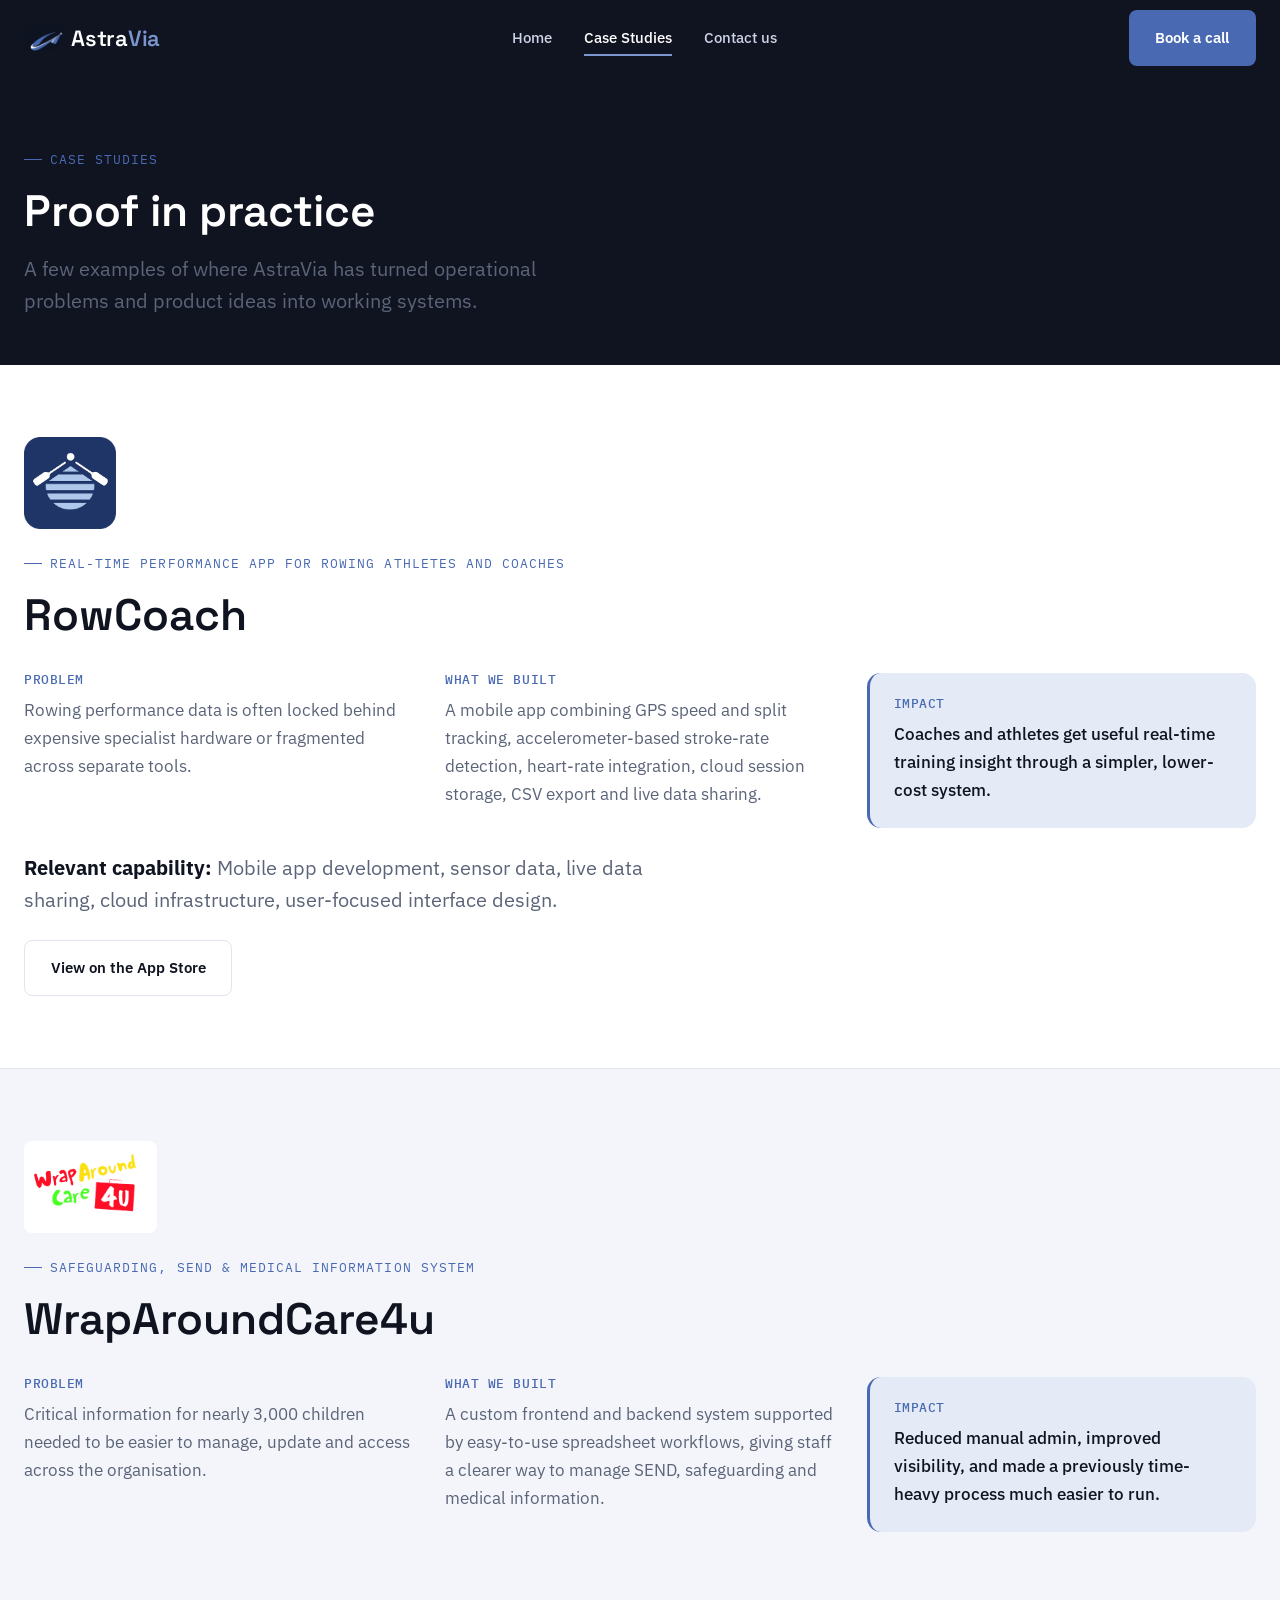
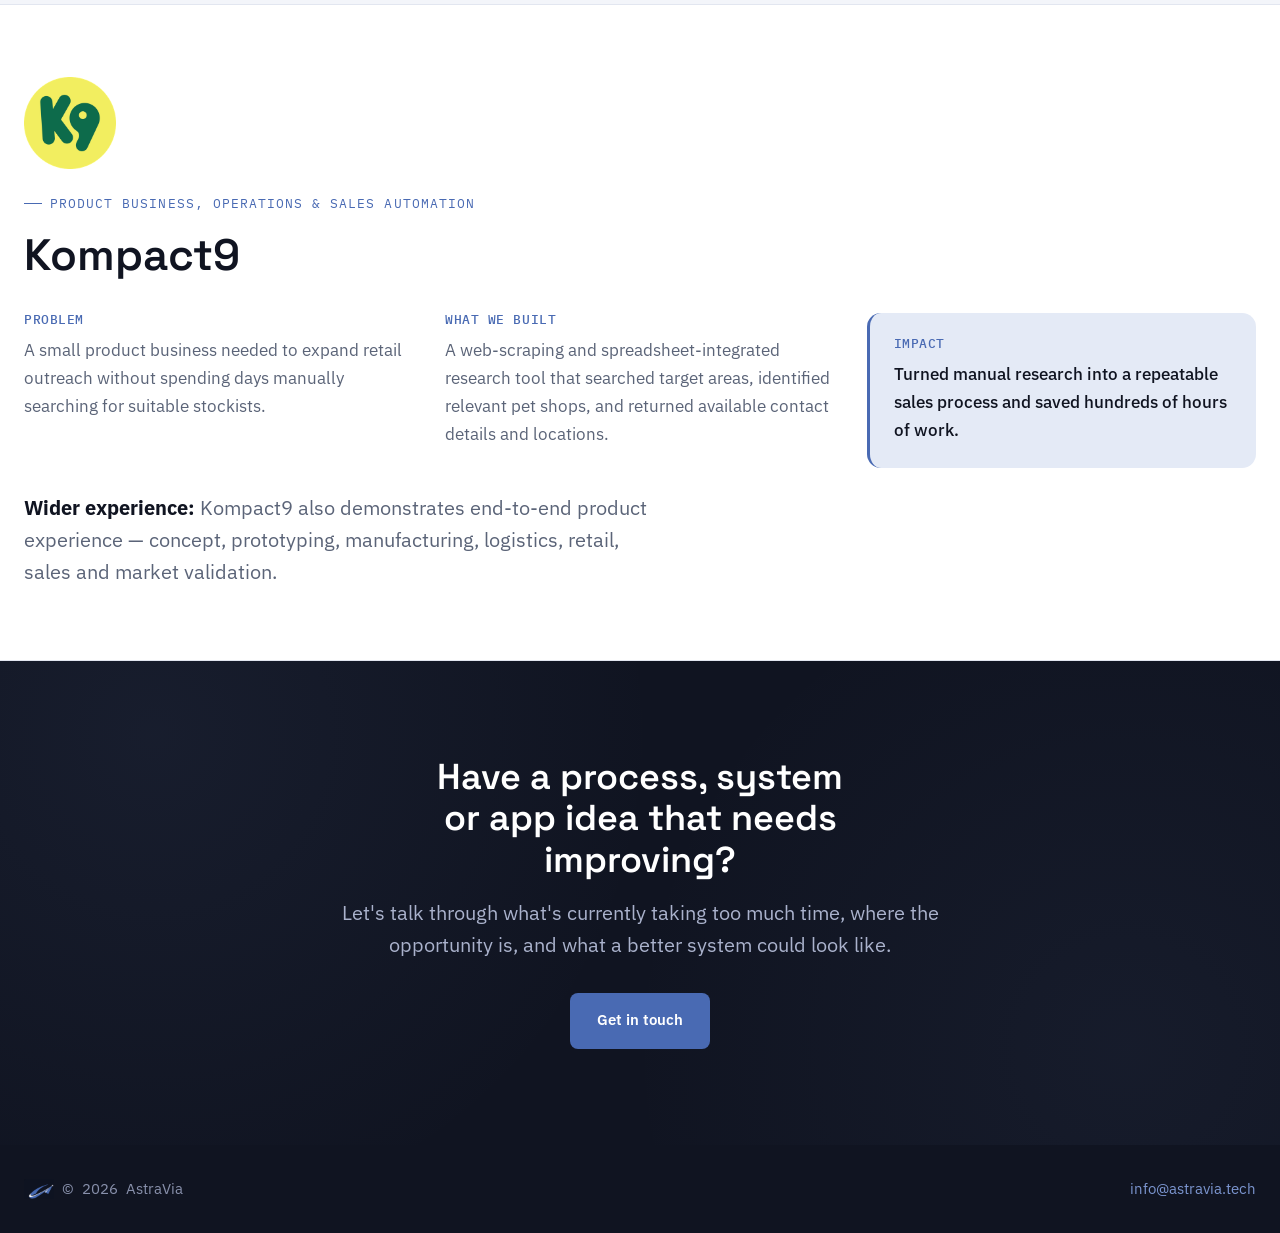
==== case-studies.html @ 7ec53295 "Add files via upload" ====
<!DOCTYPE html>
<html lang="en">
<head>
<meta charset="UTF-8">
<meta name="viewport" content="width=device-width, initial-scale=1.0">
<title>Case Studies — AstraVia</title>
<meta name="description" content="Real examples of AstraVia turning operational problems and product ideas into working systems, including RowCoach, WrapAroundCare4u and Kompact9.">
<link rel="preconnect" href="https://fonts.googleapis.com">
<link rel="preconnect" href="https://fonts.gstatic.com" crossorigin>
<link href="https://fonts.googleapis.com/css2?family=Space+Grotesk:wght@500;600&family=IBM+Plex+Sans:wght@400;500;600&family=IBM+Plex+Mono:wght@400;500&display=swap" rel="stylesheet">
<link rel="stylesheet" href="styles.css">
<style>
  .story { padding: var(--space-6) 0; border-bottom: 1px solid var(--border-light); }
  .story-grid { display: grid; gap: var(--space-4); margin-top: var(--space-4); }
  .story-block h3 { font-size: var(--text-base); font-family: var(--font-mono); font-weight: 500; color: var(--blue); margin-bottom: 0.5rem; text-transform: uppercase; letter-spacing: 0.04em; font-size: var(--text-xs); }
  .story-block p { color: var(--slate); }
  .story-impact { background: var(--blue-tint); border-left: 3px solid var(--blue); border-radius: var(--radius-md); padding: var(--space-3); }
  .story-impact p { color: var(--navy); font-weight: 500; }
  .case-logo { height: 92px; }
  @media (min-width: 860px) { .story-grid { grid-template-columns: repeat(3, 1fr); } }
</style>
</head>
<body>

<header class="site-header">
  <div class="container">
    <a href="index.html" class="wordmark"><img src="astravia-mark.png" alt="AstraVia"><span>Astra<span class="accent">Via</span></span></a>
    <nav class="nav-links" aria-label="Primary">
      <a href="index.html">Home</a>
      <a href="case-studies.html" class="is-active">Case Studies</a>
      <a href="contact-us.html">Contact us</a>
    </nav>
    <a href="contact-us.html" class="btn btn-primary nav-cta">Book a call</a>
    <button class="nav-toggle" aria-label="Open menu" aria-expanded="false">
      <span></span><span></span><span></span>
    </button>
  </div>
  <div class="mobile-menu">
    <a href="index.html">Home</a>
    <a href="case-studies.html">Case studies</a>
    <a href="contact-us.html">Contact us</a>
    <a href="contact-us.html" class="btn btn-primary">Book a call</a>
  </div>
</header>

<main>

  <section class="page-hero">
    <div class="container reveal">
      <p class="eyebrow">Case studies</p>
      <h1>Proof in practice</h1>
      <p class="section-intro">A few examples of where AstraVia has turned operational problems and product ideas into working systems.</p>
    </div>
  </section>

  <section class="story section--light" id="rowcoach">
    <div class="container reveal">
      <img src="logo-rowcoach.png" alt="RowCoach" class="case-logo">
      <p class="eyebrow">Real-time performance app for rowing athletes and coaches</p>
      <h2 class="section-heading">RowCoach</h2>
      <div class="story-grid">
        <div class="story-block">
          <h3>Problem</h3>
          <p>Rowing performance data is often locked behind expensive specialist hardware or fragmented across separate tools.</p>
        </div>
        <div class="story-block">
          <h3>What we built</h3>
          <p>A mobile app combining GPS speed and split tracking, accelerometer-based stroke-rate detection, heart-rate integration, cloud session storage, CSV export and live data sharing.</p>
        </div>
        <div class="story-block story-impact">
          <h3>Impact</h3>
          <p>Coaches and athletes get useful real-time training insight through a simpler, lower-cost system.</p>
        </div>
      </div>
      <p class="section-intro" style="margin-top:var(--space-3);"><strong style="color:var(--navy);">Relevant capability:</strong> Mobile app development, sensor data, live data sharing, cloud infrastructure, user-focused interface design.</p>
      <a href="https://apps.apple.com/gb/app/row-coach/id6730123539" class="btn btn-ghost" style="border-color:var(--border-light);color:var(--navy);margin-top:var(--space-3);">View on the App Store</a>
    </div>
  </section>

  <section class="story section--mist" id="wraparoundcare4u">
    <div class="container reveal">
      <img src="logo-wraparoundcare4u.png" alt="WrapAroundCare4u" class="case-logo" style="background:#fff;padding:8px;">
      <p class="eyebrow">Safeguarding, SEND &amp; medical information system</p>
      <h2 class="section-heading">WrapAroundCare4u</h2>
      <div class="story-grid">
        <div class="story-block">
          <h3>Problem</h3>
          <p>Critical information for nearly 3,000 children needed to be easier to manage, update and access across the organisation.</p>
        </div>
        <div class="story-block">
          <h3>What we built</h3>
          <p>A custom frontend and backend system supported by easy-to-use spreadsheet workflows, giving staff a clearer way to manage SEND, safeguarding and medical information.</p>
        </div>
        <div class="story-block story-impact">
          <h3>Impact</h3>
          <p>Reduced manual admin, improved visibility, and made a previously time-heavy process much easier to run.</p>
        </div>
      </div>
    </div>
  </section>

  <section class="story section--light" id="kompact9">
    <div class="container reveal">
      <img src="logo-kompact9.png" alt="Kompact9" class="case-logo">
      <p class="eyebrow">Product business, operations &amp; sales automation</p>
      <h2 class="section-heading">Kompact9</h2>
      <div class="story-grid">
        <div class="story-block">
          <h3>Problem</h3>
          <p>A small product business needed to expand retail outreach without spending days manually searching for suitable stockists.</p>
        </div>
        <div class="story-block">
          <h3>What we built</h3>
          <p>A web-scraping and spreadsheet-integrated research tool that searched target areas, identified relevant pet shops, and returned available contact details and locations.</p>
        </div>
        <div class="story-block story-impact">
          <h3>Impact</h3>
          <p>Turned manual research into a repeatable sales process and saved hundreds of hours of work.</p>
        </div>
      </div>
      <p class="section-intro" style="margin-top:var(--space-3);"><strong style="color:var(--navy);">Wider experience:</strong> Kompact9 also demonstrates end-to-end product experience — concept, prototyping, manufacturing, logistics, retail, sales and market validation.</p>
    </div>
  </section>

  <section class="section section--dark cta-close">
    <div class="container reveal">
      <h2>Have a process, system or app idea that needs improving?</h2>
      <p class="section-intro">Let's talk through what's currently taking too much time, where the opportunity is, and what a better system could look like.</p>
      <div class="hero-actions">
        <a href="contact-us.html" class="btn btn-primary">Get in touch</a>
      </div>
    </div>
  </section>

</main>

<footer class="site-footer">
  <div class="container">
    <span style="display:flex;align-items:center;gap:8px;"><img src="astravia-mark.png" alt="" style="height:20px;width:auto;">&copy; <span id="year"></span> AstraVia</span>
    <a href="mailto:info@astravia.tech">info@astravia.tech</a>
  </div>
</footer>

<script>document.getElementById('year').textContent = new Date().getFullYear();</script>
<script src="script.js"></script>
</body>
</html>
---- styles.css ----
/* ==========================================================================
   AstraVia — Design tokens
   Palette: derived from the brand navy/blue/white. Mist and slate are
   tints of navy so every colour on the page traces back to the brief.
   ========================================================================== */

:root {
  /* Brand colours */
  --navy: #101421;
  --navy-soft: #1a2036;      /* card fills on dark sections */
  --navy-line: #2a3150;      /* hairlines on dark sections */
  --blue: #496ab3;
  --blue-light: #7b95cf;     /* accent on dark backgrounds where blue needs more lift */
  --blue-tint: #e4eaf6;      /* light chips / badges */
  --white: #ffffff;
  --mist: #f3f5fa;           /* alternate light section background */
  --slate: #5b6478;          /* secondary text on light backgrounds */
  --border-light: #e2e6f0;

  /* Type */
  --font-display: 'Space Grotesk', sans-serif;
  --font-body: 'IBM Plex Sans', sans-serif;
  --font-mono: 'IBM Plex Mono', monospace;

  --text-xs: 0.8125rem;
  --text-sm: 0.9375rem;
  --text-base: 1.0625rem;
  --text-lg: 1.25rem;
  --text-xl: 1.75rem;
  --text-2xl: 2.25rem;
  --text-3xl: 2.75rem;

  /* Spacing */
  --space-1: 0.5rem;
  --space-2: 1rem;
  --space-3: 1.5rem;
  --space-4: 2rem;
  --space-5: 3rem;
  --space-6: 4.5rem;
  --space-7: 6rem;

  --radius-sm: 8px;
  --radius-md: 14px;
  --radius-lg: 24px;

  --container: 1320px;
  --ease: cubic-bezier(0.16, 1, 0.3, 1);
}

/* ==========================================================================
   Reset & base
   ========================================================================== */

*, *::before, *::after { box-sizing: border-box; }
html { scroll-behavior: smooth; }
body {
  margin: 0;
  font-family: var(--font-body);
  font-size: var(--text-base);
  line-height: 1.65;
  color: var(--navy);
  background: var(--white);
  -webkit-font-smoothing: antialiased;
}
img { max-width: 100%; display: block; }
a { color: inherit; text-decoration: none; }
ul { list-style: none; margin: 0; padding: 0; }
h1, h2, h3, h4 { font-family: var(--font-display); font-weight: 600; line-height: 1.15; margin: 0; }
p { margin: 0; }
button { font-family: inherit; cursor: pointer; }

/* Visible keyboard focus everywhere — required quality floor, not optional */
a:focus-visible, button:focus-visible, input:focus-visible, textarea:focus-visible {
  outline: 2px solid var(--blue);
  outline-offset: 3px;
  border-radius: 4px;
}

.container {
  max-width: var(--container);
  margin: 0 auto;
  padding: 0 var(--space-3);
}

.eyebrow {
  font-family: var(--font-mono);
  font-size: var(--text-xs);
  letter-spacing: 0.08em;
  text-transform: uppercase;
  color: var(--blue);
  display: flex;
  align-items: center;
  gap: 0.5rem;
  margin-bottom: var(--space-2);
}
.eyebrow::before {
  content: '';
  width: 18px;
  height: 1px;
  background: var(--blue);
  display: inline-block;
}
.section--dark .eyebrow { color: var(--blue-light); }
.section--dark .eyebrow::before { background: var(--blue-light); }

.section-heading {
  font-size: 2rem;
  max-width: 34rem;
}
.section-intro {
  font-size: var(--text-lg);
  color: var(--slate);
  max-width: 40rem;
  margin-top: var(--space-2);
  line-height: 1.6;
}
.section--dark .section-intro { color: #aab2cc; }

.section {
  padding: var(--space-7) 0;
}
.section--light { background: var(--white); }
.section--mist { background: var(--mist); }
.section--dark {
  background:
    radial-gradient(circle at 12% 15%, rgba(123, 149, 207, 0.07) 0%, transparent 42%),
    radial-gradient(circle at 88% 80%, rgba(123, 149, 207, 0.06) 0%, transparent 42%),
    var(--navy);
  color: var(--white);
}

.btn {
  display: inline-flex;
  align-items: center;
  gap: 0.5rem;
  padding: 0.9rem 1.6rem;
  border-radius: var(--radius-sm);
  font-family: var(--font-body);
  font-weight: 600;
  font-size: var(--text-sm);
  border: 1px solid transparent;
  transition: transform 0.25s var(--ease), background 0.25s var(--ease), border-color 0.25s var(--ease);
}
.btn:hover { transform: translateY(-2px); }
.btn-primary { background: var(--blue); color: var(--white); }
.btn-primary:hover { background: #3d5a9a; }
.btn-ghost { border-color: var(--navy-line); color: var(--white); }
.btn-ghost:hover { border-color: var(--blue-light); }
.section--light .btn-ghost, .section--mist .btn-ghost { border-color: var(--border-light); color: var(--navy); }
.section--light .btn-ghost:hover, .section--mist .btn-ghost:hover { border-color: var(--blue); }

/* ==========================================================================
   Header / nav
   ========================================================================== */

.site-header {
  position: sticky;
  top: 0;
  z-index: 100;
  background: var(--navy);
  border-bottom: 1px solid transparent;
  transition: border-color 0.3s var(--ease), box-shadow 0.3s var(--ease);
}
.site-header.is-scrolled {
  border-bottom-color: var(--navy-line);
  box-shadow: 0 8px 24px rgba(16, 20, 33, 0.25);
}
.site-header .container {
  display: flex;
  align-items: center;
  justify-content: space-between;
  height: 76px;
}
.wordmark {
  font-family: var(--font-display);
  font-weight: 600;
  font-size: 1.375rem;
  color: var(--white);
  letter-spacing: -0.01em;
  display: flex;
  align-items: center;
  gap: 8px;
}
.wordmark img { display: block; height: 26px; width: auto; }
.wordmark .accent { color: var(--blue-light); }

.nav-links {
  display: none;
  align-items: center;
  gap: var(--space-4);
}
.nav-links a {
  color: #cdd3e6;
  font-size: var(--text-sm);
  font-weight: 500;
  position: relative;
  padding: 4px 0;
  transition: color 0.2s var(--ease);
}
.nav-links a:hover, .nav-links a.is-active { color: var(--white); }
.nav-links a::after {
  content: '';
  position: absolute;
  left: 0; right: 100%; bottom: -2px;
  height: 2px;
  background: var(--blue-light);
  transition: right 0.25s var(--ease);
}
.nav-links a:hover::after, .nav-links a.is-active::after { right: 0; }

.nav-cta { display: none; }

.nav-toggle {
  background: none;
  border: none;
  width: 32px;
  height: 32px;
  padding: 0;
  position: relative;
}
.nav-toggle span {
  position: absolute;
  left: 4px; right: 4px;
  height: 2px;
  background: var(--white);
  border-radius: 2px;
  transition: transform 0.3s var(--ease), opacity 0.2s var(--ease), top 0.3s var(--ease);
}
.nav-toggle span:nth-child(1) { top: 11px; }
.nav-toggle span:nth-child(2) { top: 19px; }
.nav-toggle span:nth-child(3) { top: 27px; }
.nav-toggle.is-open span:nth-child(1) { top: 19px; transform: rotate(45deg); }
.nav-toggle.is-open span:nth-child(2) { opacity: 0; }
.nav-toggle.is-open span:nth-child(3) { top: 19px; transform: rotate(-45deg); }

.mobile-menu {
  position: fixed;
  inset: 76px 0 0 0;
  background: var(--navy);
  z-index: 99;
  display: flex;
  flex-direction: column;
  justify-content: center;
  gap: var(--space-3);
  padding: var(--space-4);
  transform: translateY(-8px);
  opacity: 0;
  pointer-events: none;
  transition: opacity 0.25s var(--ease), transform 0.25s var(--ease);
}
.mobile-menu.is-open { opacity: 1; transform: translateY(0); pointer-events: auto; }
.mobile-menu a {
  font-family: var(--font-display);
  font-size: clamp(1.125rem, 5vw, 1.5rem);
  color: var(--white);
  font-weight: 500;
}
.mobile-menu .btn-primary { align-self: flex-start; margin-top: var(--space-2); }

@media (min-width: 860px) {
  .nav-links { display: flex; }
  .nav-cta { display: inline-flex; }
  .nav-toggle, .mobile-menu { display: none; }
}

/* ==========================================================================
   Hero + signature network graphic
   ========================================================================== */

.hero {
  background: var(--navy);
  color: var(--white);
  padding: var(--space-6) 0 var(--space-7);
  overflow: hidden;
  position: relative;
}
.hero-bleed-graphic {
  position: relative;
  width: 100%;
  aspect-ratio: 480 / 300;
  opacity: 0.85;
  margin-bottom: 0.5rem;
  pointer-events: none;
}
.hero-bleed-graphic svg { width: 100%; height: 100%; display: block; }
.hero .container { position: relative; z-index: 1; }
.hero-copy { max-width: 40rem; }
.hero-copy h1 {
  font-size: 2.5rem;
  letter-spacing: -0.01em;
  max-width: 15ch;
}
.hero-copy .section-intro { color: #c3cae2; font-size: var(--text-lg); max-width: 34rem; }
.hero-actions { display: flex; gap: var(--space-2); margin-top: var(--space-4); flex-wrap: wrap; }

@media (min-width: 860px) {
  .hero-bleed-graphic {
    position: absolute;
    inset: -10%;
    width: auto;
    aspect-ratio: auto;
    opacity: 0.32;
    transform: scale(1.5);
    margin-bottom: 0;
  }
}

.hg-line {
  stroke: var(--blue-light);
  stroke-width: 2;
  fill: none;
  stroke-dasharray: 220;
  stroke-dashoffset: 220;
  opacity: 0.9;
  animation: draw-line 1.1s var(--ease) forwards;
}
.hg-node { fill: var(--blue-light); opacity: 0; transform-origin: center; animation: pop-node 0.5s var(--ease) forwards; }
.hg-node.is-primary { fill: var(--white); }
.hg-pulse {
  fill: none;
  stroke: var(--blue-light);
  stroke-width: 1.5;
  opacity: 0;
  animation: pulse-ring 2.6s var(--ease) infinite;
  animation-delay: 1.4s;
}

@keyframes draw-line { to { stroke-dashoffset: 0; } }
@keyframes pop-node { from { opacity: 0; transform: scale(0.3); } to { opacity: 1; transform: scale(1); } }
@keyframes pulse-ring {
  0% { opacity: 0; transform: scale(0.6); }
  40% { opacity: 0.5; }
  100% { opacity: 0; transform: scale(1.8); }
}

@media (min-width: 860px) {
  .hero-copy h1 { font-size: var(--text-3xl); }
}

/* ==========================================================================
   Horizontal scroll rows (mobile pattern for grids that are 2x2 / 3-col
   on desktop — keeps the "scan across" feeling instead of one long stack)
   ========================================================================== */

.scroll-row {
  display: flex;
  gap: var(--space-3);
  overflow-x: auto;
  scroll-snap-type: x mandatory;
  padding: var(--space-1) 0 var(--space-3);
  -webkit-overflow-scrolling: touch;
  scrollbar-width: none;
}
.scroll-row::-webkit-scrollbar { display: none; }
.scroll-row > * {
  scroll-snap-align: start;
  flex: 0 0 78%;
}
.scroll-hint {
  font-family: var(--font-mono);
  font-size: var(--text-xs);
  color: var(--slate);
  display: flex;
  align-items: center;
  gap: 0.4rem;
  margin-top: var(--space-1);
}
.section--dark .scroll-hint { color: #8890ab; }

@media (min-width: 720px) {
  .scroll-row { overflow: visible; padding: 0; }
  .scroll-row > * { flex: 1 1 0; }
  .scroll-hint { display: none; }
}

/* ==========================================================================
   Card grids
   ========================================================================== */

.grid { display: grid; gap: var(--space-3); margin-top: var(--space-5); }
.grid-2 { grid-template-columns: repeat(2, 1fr); }
.grid-3 { grid-template-columns: repeat(3, 1fr); }
.grid-4 { grid-template-columns: repeat(4, 1fr); }

.card {
  background: var(--white);
  border: 1px solid var(--border-light);
  border-radius: var(--radius-md);
  padding: var(--space-4);
  transition: transform 0.3s var(--ease), border-color 0.3s var(--ease), box-shadow 0.3s var(--ease);
}
.card:hover { transform: translateY(-4px); border-color: var(--blue); box-shadow: 0 20px 40px -20px rgba(16, 20, 33, 0.25); }
.section--dark .card { background: var(--navy-soft); border-color: var(--navy-line); }
.section--dark .card:hover { border-color: var(--blue-light); }

.card-icon {
  width: 44px; height: 44px;
  border-radius: var(--radius-sm);
  background: var(--blue-tint);
  color: var(--blue);
  display: flex; align-items: center; justify-content: center;
  margin-bottom: var(--space-2);
}
.section--dark .card-icon { background: rgba(123, 149, 207, 0.15); color: var(--blue-light); }
.card-icon svg { width: 22px; height: 22px; }

.card h3 { font-size: var(--text-lg); margin-bottom: 0.6rem; }
.card p { color: var(--slate); font-size: var(--text-sm); line-height: 1.6; }
.section--dark .card p { color: #b3bad2; }

/* Compact card used for short items (problems, who-this-is-for, engagement types) */
.card--compact { padding: var(--space-3); }
.card--compact h3 { font-size: var(--text-base); margin-bottom: 0.3rem; }

/* Tag strip (What We Build) */
.tag-strip { display: grid; gap: var(--space-2); margin-top: var(--space-4); }
.tag-strip-item {
  display: flex; align-items: flex-start; gap: var(--space-2);
  padding: var(--space-3);
  border: 1px solid var(--border-light);
  border-radius: var(--radius-sm);
}
.tag-strip-item .card-icon { width: 36px; height: 36px; margin-bottom: 0; flex-shrink: 0; }
.tag-strip-item .card-icon svg { width: 18px; height: 18px; }
.tag-strip-item h4 { font-family: var(--font-body); font-weight: 600; font-size: var(--text-sm); margin-bottom: 0.2rem; }
.tag-strip-item p { font-size: var(--text-xs); color: var(--slate); }

@media (min-width: 720px) {
  .tag-strip { grid-template-columns: repeat(2, 1fr); }
}
@media (min-width: 1024px) {
  .tag-strip { grid-template-columns: repeat(4, 1fr); }
}

/* ==========================================================================
   Process timeline (How We Work) — vertical on mobile, horizontal on desktop.
   Numbered because this genuinely is a sequence — order carries meaning.
   ========================================================================== */

.timeline { margin-top: var(--space-5); position: relative; }
.timeline-track {
  display: flex;
  flex-direction: column;
  gap: var(--space-4);
  position: relative;
}
.timeline-track::before {
  content: '';
  position: absolute;
  left: 19px; top: 8px; bottom: 8px;
  width: 1px;
  background: var(--navy-line);
}
.timeline-step { display: flex; gap: var(--space-3); position: relative; }
.timeline-num {
  width: 40px; height: 40px; flex-shrink: 0;
  border-radius: 50%;
  background: var(--blue);
  color: var(--white);
  display: flex; align-items: center; justify-content: center;
  font-family: var(--font-mono);
  font-size: var(--text-sm);
  z-index: 1;
}
.timeline-step h3 { font-size: var(--text-lg); margin-bottom: 0.35rem; }
.timeline-step p { color: #b3bad2; font-size: var(--text-sm); max-width: 32rem; }

@media (min-width: 900px) {
  .timeline-track { flex-direction: row; }
  .timeline-track::before { left: 20px; right: 20px; top: 20px; bottom: auto; width: auto; height: 1px; }
  .timeline-step { flex-direction: column; flex: 1; }
  .timeline-num { margin-bottom: var(--space-2); }
}

/* ==========================================================================
   Case study preview cards
   ========================================================================== */

.case-grid { display: grid; gap: var(--space-3); margin-top: var(--space-5); }
.case-card {
  border: 1px solid var(--border-light);
  border-radius: var(--radius-lg);
  padding: var(--space-4);
  display: flex; flex-direction: column; gap: var(--space-2);
}
.case-card .eyebrow { color: var(--blue); }
.case-card .eyebrow::before { background: var(--blue); }
.case-card h3 { font-size: var(--text-xl); }
.case-card p { color: var(--slate); }
.case-card .case-impact { font-family: var(--font-mono); font-size: var(--text-xs); color: var(--blue); margin-top: auto; padding-top: var(--space-2); }
.case-card-link { display: inline-flex; align-items: center; gap: 0.4rem; font-weight: 600; font-size: var(--text-sm); margin-top: var(--space-1); color: var(--blue); }
.case-card-link svg { width: 16px; height: 16px; transition: transform 0.2s var(--ease); }
.case-card:hover .case-card-link svg { transform: translateX(3px); }

@media (min-width: 760px) {
  .case-grid { grid-template-columns: repeat(2, 1fr); }
}
@media (min-width: 1024px) {
  .case-grid { grid-template-columns: repeat(3, 1fr); }
}

/* ==========================================================================
   Who this is for — tag cloud
   ========================================================================== */

.tag-cloud { display: grid; grid-template-columns: repeat(2, 1fr); gap: 0.6rem; margin-top: var(--space-4); }
.tag-pill {
  border: 1px solid var(--navy-line);
  border-radius: 999px;
  padding: 0.6rem 1rem;
  font-size: var(--text-sm);
  color: #dde1ef;
}
@media (min-width: 720px) { .tag-cloud { grid-template-columns: repeat(4, 1fr); } }

/* ==========================================================================
   Closing CTA + footer
   ========================================================================== */

.cta-close { text-align: center; }
.cta-close h2 { font-size: var(--text-2xl); max-width: 26rem; margin: 0 auto; }
.cta-close .section-intro { margin: var(--space-2) auto 0; }
.cta-close .hero-actions { justify-content: center; margin-top: var(--space-4); }

.site-footer {
  background: var(--navy);
  color: #8890ab;
  padding: var(--space-4) 0;
  font-size: var(--text-sm);
}
.site-footer .container { display: flex; flex-direction: column; gap: var(--space-2); align-items: center; text-align: center; }
@media (min-width: 720px) {
  .site-footer .container { flex-direction: row; justify-content: space-between; text-align: left; }
}
.site-footer a { color: var(--blue-light); }
.site-footer a:hover { text-decoration: underline; }

/* ==========================================================================
   Contact page + generic page-hero (used by contact/case-studies pages)
   ========================================================================== */

.page-hero { background: var(--navy); color: var(--white); padding: var(--space-6) 0 var(--space-5); }
.page-hero h1 { font-size: var(--text-3xl); max-width: 20ch; }
.page-hero .section-intro { max-width: 36rem; }

.contact-wrap { display: grid; gap: var(--space-5); margin-top: var(--space-2); }
.contact-primary {
  background: var(--mist);
  border-radius: var(--radius-lg);
  padding: var(--space-5);
}
.contact-primary .eyebrow { margin-bottom: var(--space-2); }
.contact-email {
  font-family: var(--font-display);
  font-size: var(--text-xl);
  color: var(--blue);
  word-break: break-word;
}
.contact-checklist { margin-top: var(--space-4); display: flex; flex-direction: column; gap: 0.75rem; }
.contact-checklist li { display: flex; gap: 0.75rem; align-items: flex-start; font-size: var(--text-sm); color: var(--slate); }
.contact-checklist svg { width: 18px; height: 18px; flex-shrink: 0; color: var(--blue); margin-top: 2px; }

@media (min-width: 860px) { .contact-wrap { grid-template-columns: 1.1fr 0.9fr; } }

/* ==========================================================================
   Scroll-reveal animation (Intersection Observer driven, see script.js)
   ========================================================================== */

.reveal {
  opacity: 0;
  transform: translateY(18px);
  transition: opacity 0.7s var(--ease), transform 0.7s var(--ease);
}
.reveal.is-visible { opacity: 1; transform: translateY(0); }
.reveal-stagger.is-visible > * { opacity: 1; transform: translateY(0); }
.reveal-stagger > * {
  opacity: 0;
  transform: translateY(16px);
  transition: opacity 0.6s var(--ease), transform 0.6s var(--ease);
}
.reveal-stagger.is-visible > *:nth-child(1) { transition-delay: 0.05s; }
.reveal-stagger.is-visible > *:nth-child(2) { transition-delay: 0.12s; }
.reveal-stagger.is-visible > *:nth-child(3) { transition-delay: 0.19s; }
.reveal-stagger.is-visible > *:nth-child(4) { transition-delay: 0.26s; }
.reveal-stagger.is-visible > *:nth-child(5) { transition-delay: 0.33s; }
.reveal-stagger.is-visible > *:nth-child(6) { transition-delay: 0.4s; }

@media (prefers-reduced-motion: reduce) {
  html { scroll-behavior: auto; }
  .reveal, .reveal-stagger > *, .card, .btn { transition: none !important; transform: none !important; opacity: 1 !important; }
  .hg-line, .hg-node, .hg-pulse { animation: none !important; opacity: 1 !important; stroke-dashoffset: 0 !important; }
  .mobile-menu, .nav-toggle span { transition: none !important; }
}

/* ==========================================================================
   Responsive base type + section rhythm
   ========================================================================== */

@media (min-width: 860px) {
  .section-heading { font-size: 2.75rem; }
  .grid-2-desktop { grid-template-columns: repeat(2, 1fr); }
  .grid-3-desktop { grid-template-columns: repeat(3, 1fr); }
  .grid-4-desktop { grid-template-columns: repeat(4, 1fr); }
}

.section-head-row {
  display: flex;
  flex-direction: column;
  gap: var(--space-2);
}
@media (min-width: 860px) {
  .section-head-row { flex-direction: row; align-items: flex-end; justify-content: space-between; }
  .section-head-row .section-intro { margin-top: 0; text-align: right; }
}

/* ==========================================================================
   Layout variety — three non-card patterns used instead of repeating
   the same bordered-card grid for every section.
   ========================================================================== */

/* Icon row list (What We Do) — icon beside text, divided by hairlines */
.icon-list { margin-top: var(--space-5); }
.icon-row-item {
  display: flex;
  gap: var(--space-3);
  align-items: flex-start;
  padding: var(--space-4) 0;
  border-bottom: 1px solid var(--border-light);
}
.icon-row-item:first-child { padding-top: 0; }
.icon-row-item:last-child { border-bottom: none; }
.icon-row-item .card-icon { width: 52px; height: 52px; flex-shrink: 0; margin-bottom: 0; }
.icon-row-item .card-icon svg { width: 26px; height: 26px; }
.icon-row-item h3 { font-size: var(--text-lg); margin-bottom: 0.4rem; }
.icon-row-item p { color: var(--slate); max-width: 42rem; font-size: var(--text-sm); }

/* Split list (Product Studio) — alternating icon/text, centred on mobile */
.split-list { margin-top: var(--space-6); display: flex; flex-direction: column; gap: var(--space-5); }
.split-item { display: flex; flex-direction: column; align-items: center; text-align: center; gap: var(--space-3); }
.split-item .card-icon { width: 104px; height: 104px; margin-bottom: 0; }
.split-item .card-icon svg { width: 46px; height: 46px; }
.split-item h3 { font-size: var(--text-xl); }
.split-item p { color: #b3bad2; max-width: 26rem; font-size: var(--text-sm); }

@media (min-width: 780px) {
  .split-item { flex-direction: row; text-align: left; gap: var(--space-4); }
  .split-item:nth-child(even) { flex-direction: row-reverse; }
  .split-item .card-icon { flex-shrink: 0; }
  .split-item p { max-width: 30rem; }
}

/* Numbered block (Founder-Led) — bare numerals, no icons or card borders */
.numbered-list { margin-top: var(--space-5); display: grid; gap: var(--space-4); }
.numbered-item { display: flex; gap: var(--space-3); align-items: flex-start; }
.numbered-item .num { font-family: var(--font-display); font-size: 2.25rem; font-weight: 600; color: var(--blue-light); line-height: 1; flex-shrink: 0; min-width: 2.75rem; }
.numbered-item h3 { color: var(--white); font-size: var(--text-lg); margin-bottom: 0.35rem; }
.numbered-item p { color: #b3bad2; font-size: var(--text-sm); }

@media (min-width: 780px) { .numbered-list { grid-template-columns: repeat(3, 1fr); } }

/* Case study logo badge */
.case-logo { height: 128px; width: auto; max-width: 280px; object-fit: contain; border-radius: var(--radius-sm); margin-bottom: var(--space-3); display: block; }
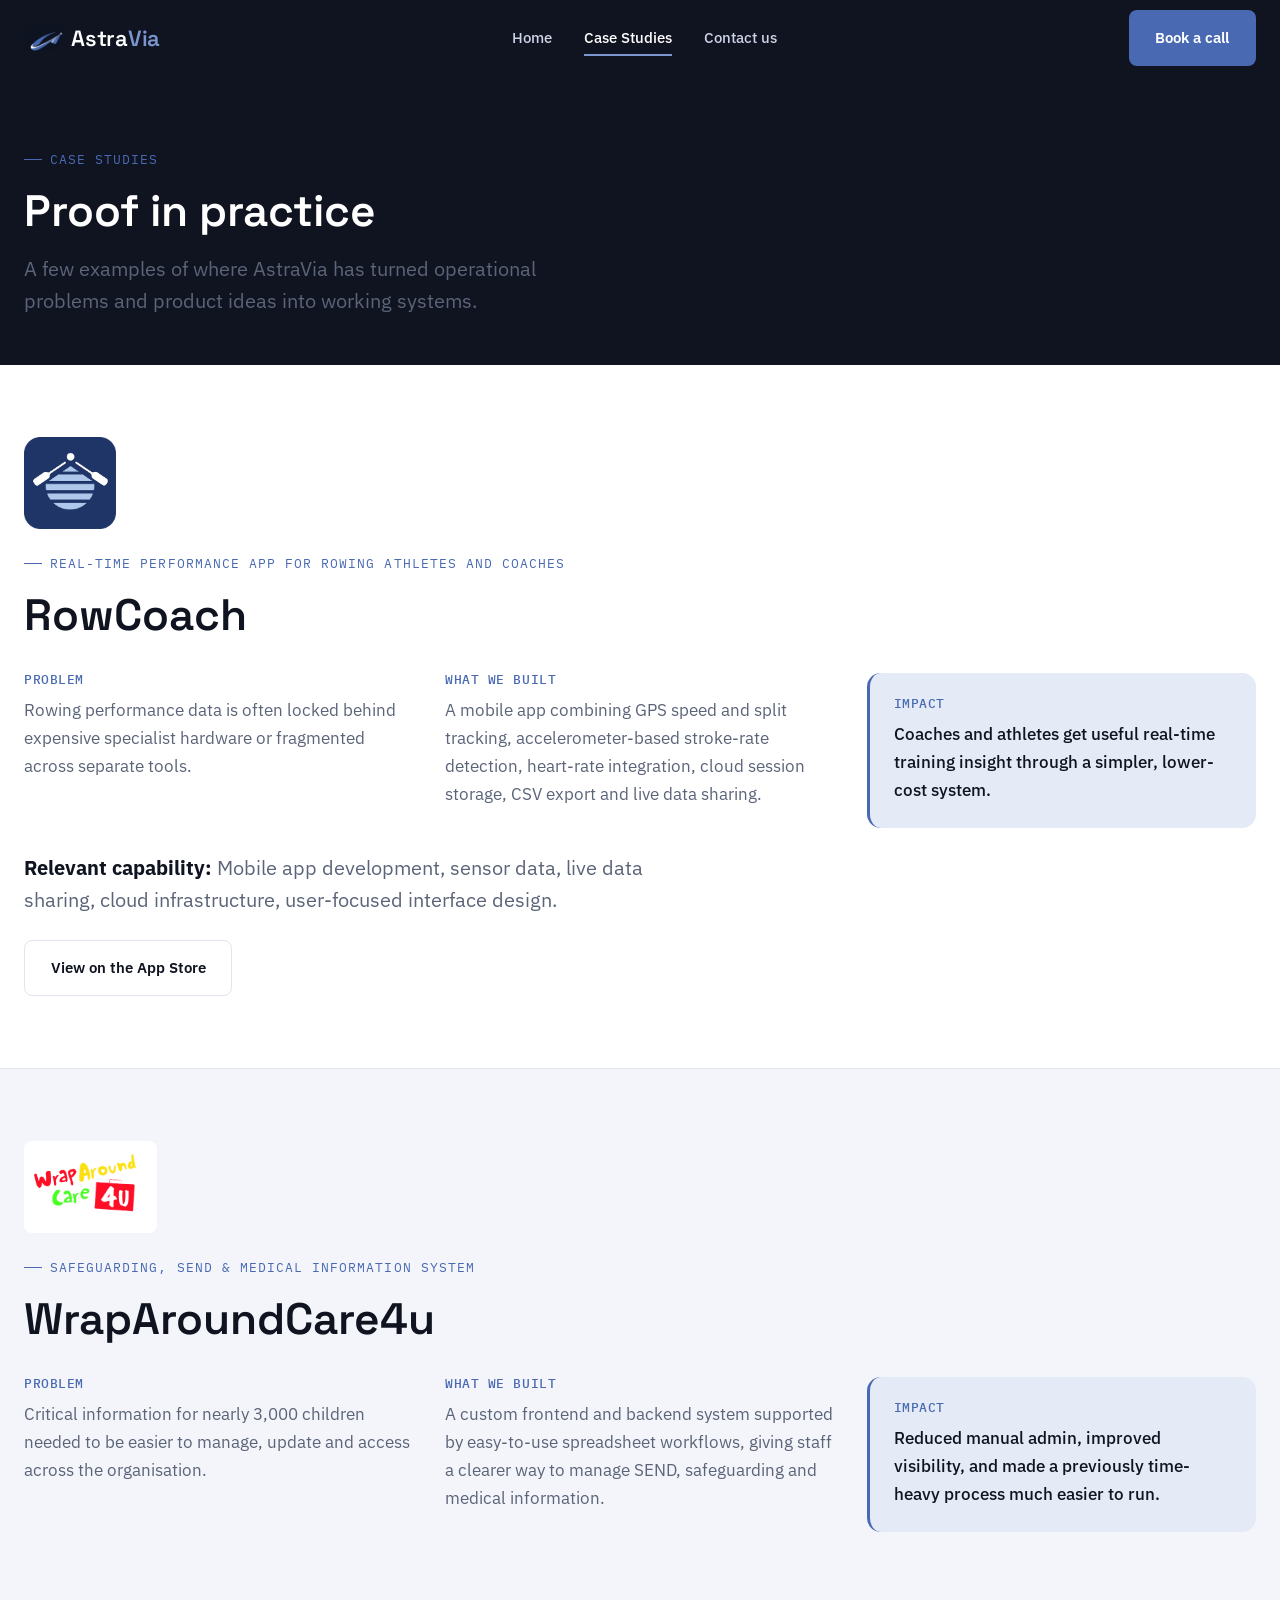
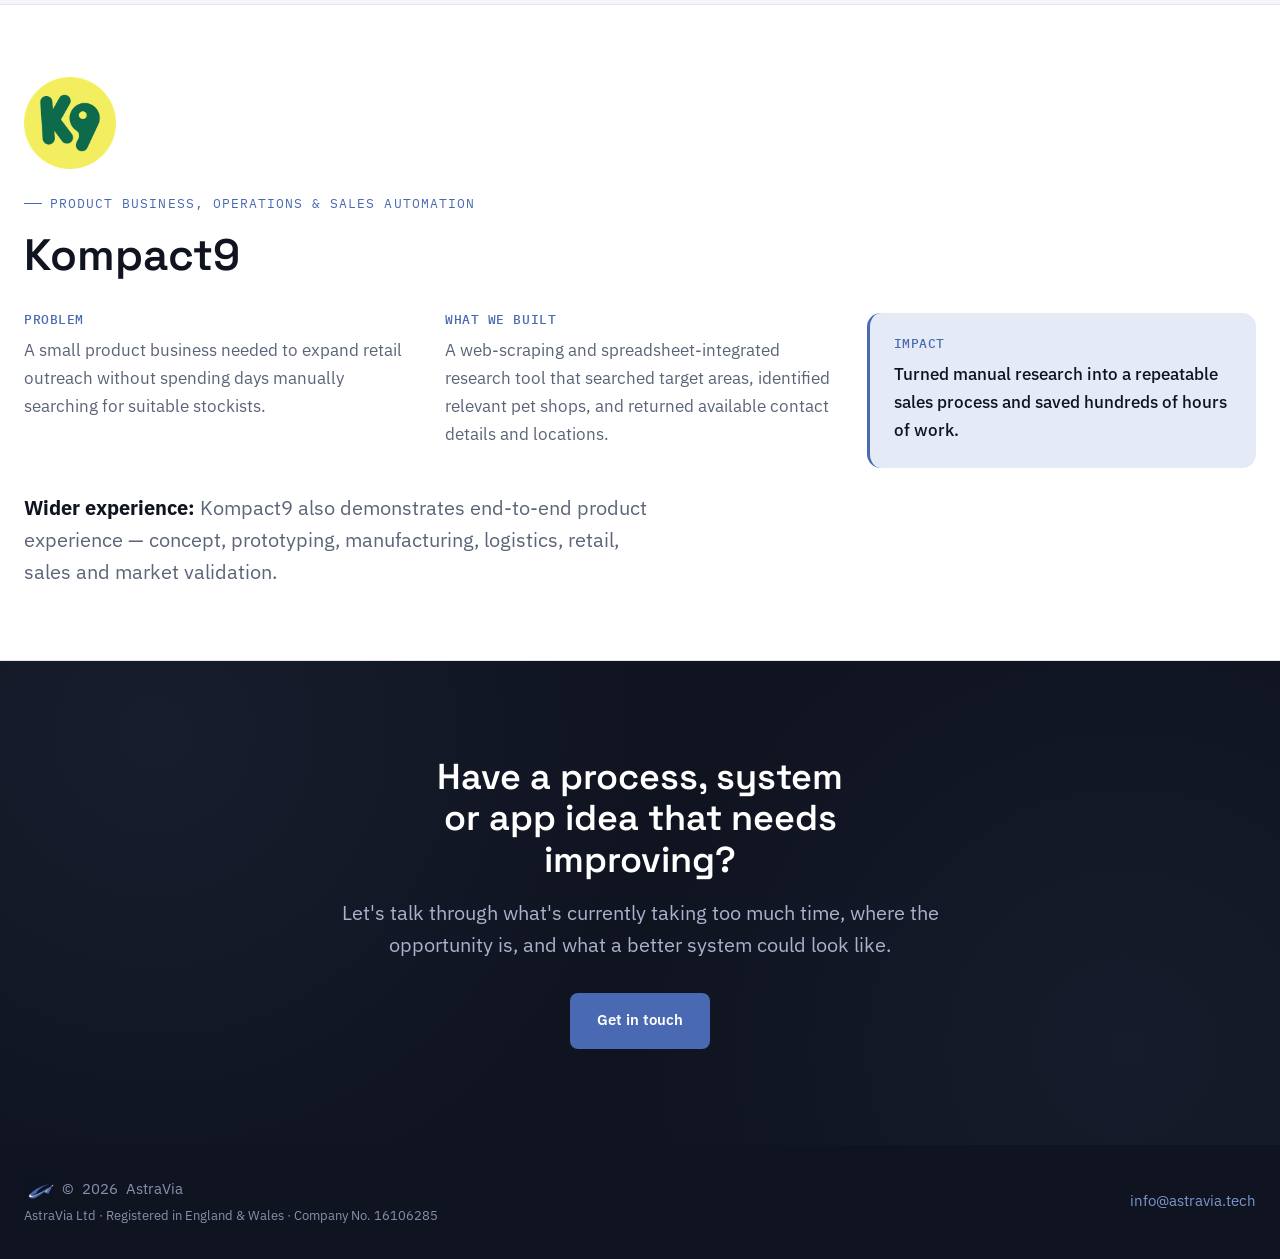
==== commit 81061c9f: "Add files via upload" ====
--- a/case-studies.html
+++ b/case-studies.html
@@ -8,6 +8,10 @@
 <link rel="preconnect" href="https://fonts.googleapis.com">
 <link rel="preconnect" href="https://fonts.gstatic.com" crossorigin>
 <link href="https://fonts.googleapis.com/css2?family=Space+Grotesk:wght@500;600&family=IBM+Plex+Sans:wght@400;500;600&family=IBM+Plex+Mono:wght@400;500&display=swap" rel="stylesheet">
+<link rel="icon" href="favicon.ico" sizes="any">
+<link rel="icon" type="image/png" sizes="32x32" href="favicon-32x32.png">
+<link rel="icon" type="image/png" sizes="16x16" href="favicon-16x16.png">
+<link rel="apple-touch-icon" href="apple-touch-icon.png">
 <link rel="stylesheet" href="styles.css">
 <style>
   .story { padding: var(--space-6) 0; border-bottom: 1px solid var(--border-light); }
@@ -136,7 +140,7 @@
 
 <footer class="site-footer">
   <div class="container">
-    <span style="display:flex;align-items:center;gap:8px;"><img src="astravia-mark.png" alt="" style="height:20px;width:auto;">&copy; <span id="year"></span> AstraVia</span>
+    <div><span style="display:flex;align-items:center;gap:8px;"><img src="astravia-mark.png" alt="" style="height:20px;width:auto;">&copy; <span id="year"></span> AstraVia</span><span style="display:block;font-size:var(--text-xs);color:#8890ab;margin-top:4px;">AstraVia Ltd &middot; Registered in England &amp; Wales &middot; Company No. 16106285</span></div>
     <a href="mailto:info@astravia.tech">info@astravia.tech</a>
   </div>
 </footer>
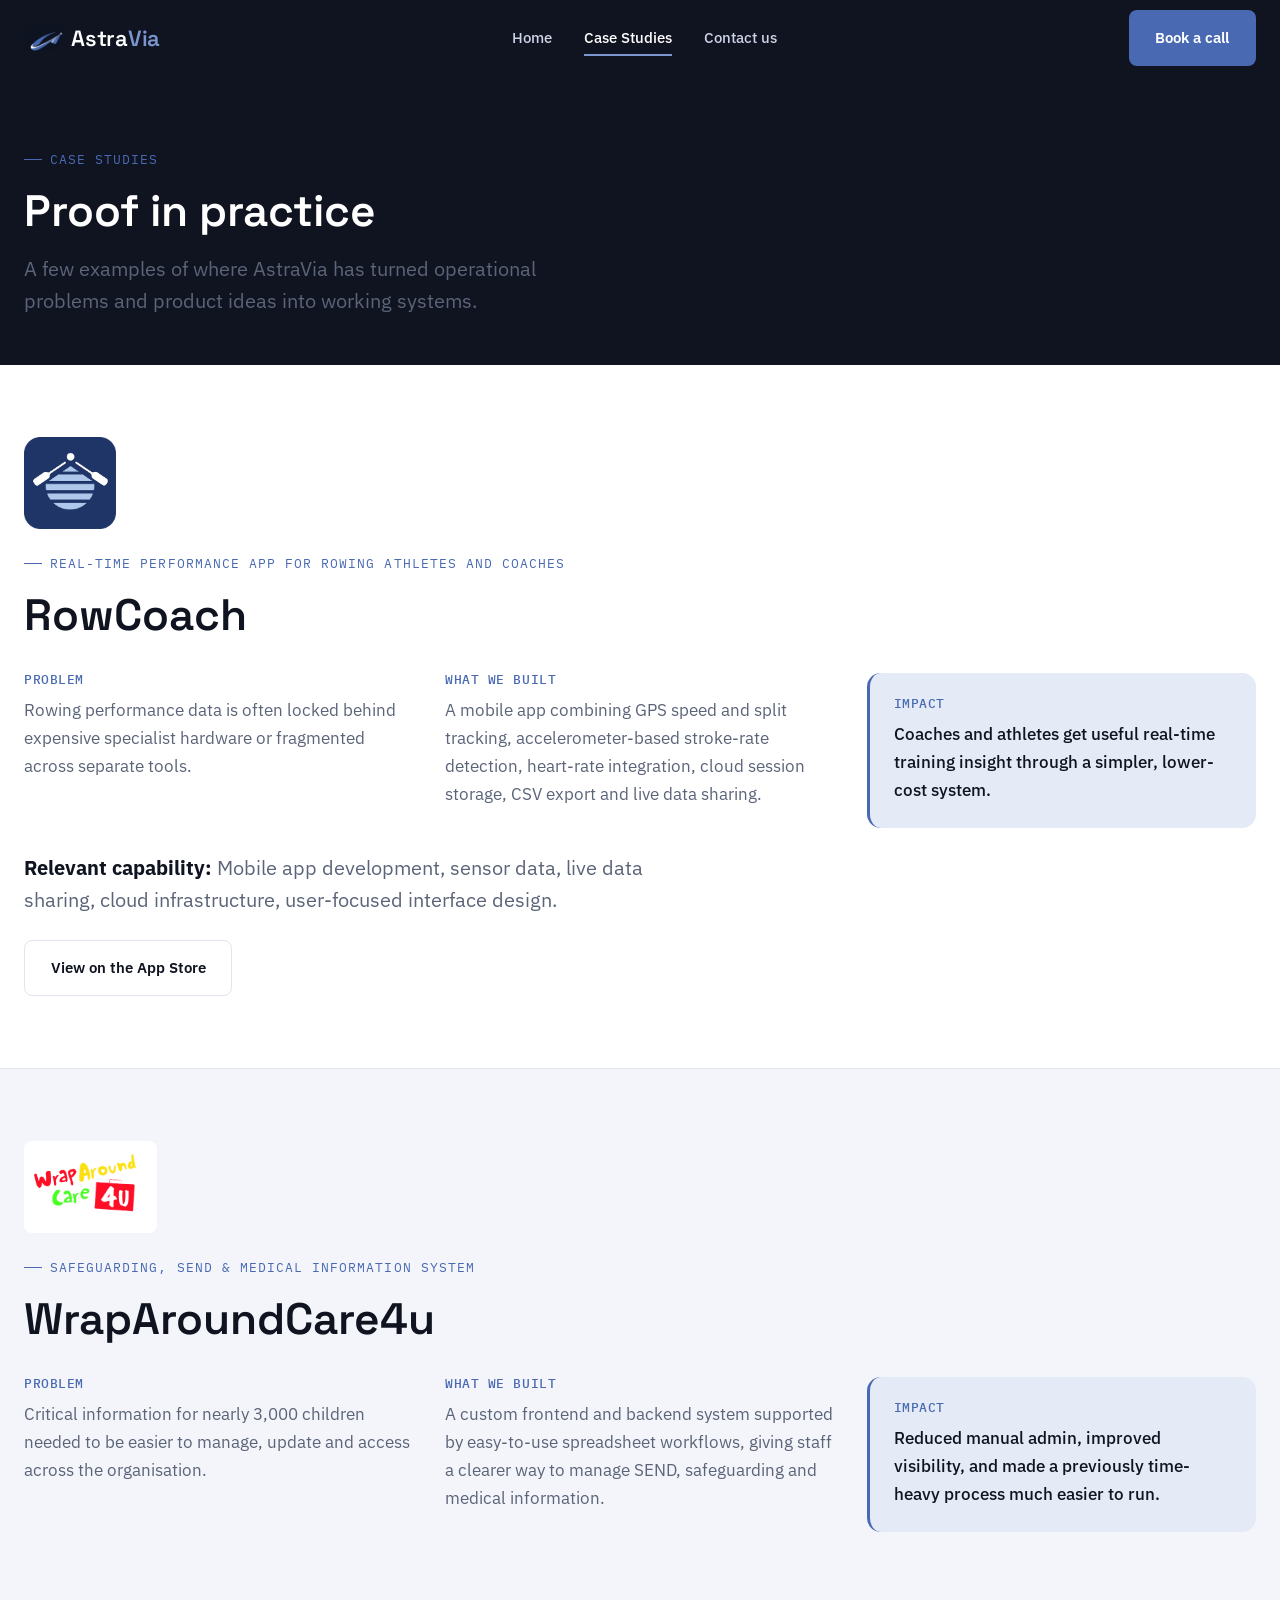
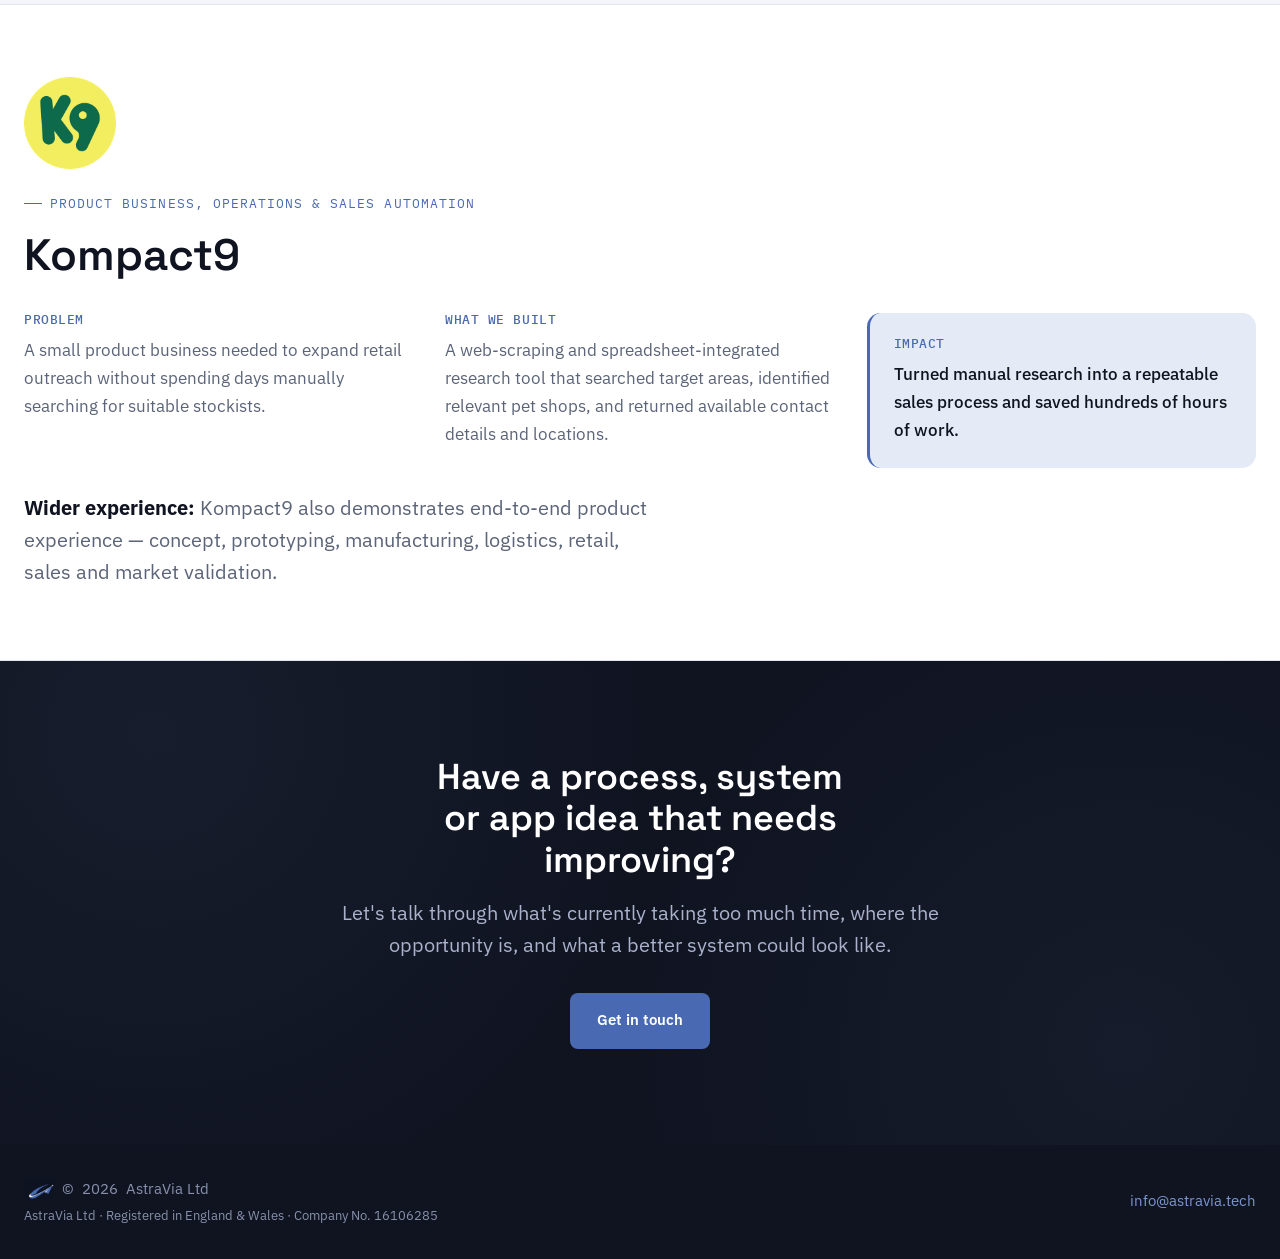
==== commit e95d9237: "Add files via upload" ====
--- a/case-studies.html
+++ b/case-studies.html
@@ -140,7 +140,7 @@
 
 <footer class="site-footer">
   <div class="container">
-    <div><span style="display:flex;align-items:center;gap:8px;"><img src="astravia-mark.png" alt="" style="height:20px;width:auto;">&copy; <span id="year"></span> AstraVia</span><span style="display:block;font-size:var(--text-xs);color:#8890ab;margin-top:4px;">AstraVia Ltd &middot; Registered in England &amp; Wales &middot; Company No. 16106285</span></div>
+    <div><span style="display:flex;align-items:center;gap:8px;"><img src="astravia-mark.png" alt="" style="height:20px;width:auto;">&copy; <span id="year"></span> AstraVia Ltd</span><span style="display:block;font-size:var(--text-xs);color:#8890ab;margin-top:4px;">AstraVia Ltd &middot; Registered in England &amp; Wales &middot; Company No. 16106285</span></div>
     <a href="mailto:info@astravia.tech">info@astravia.tech</a>
   </div>
 </footer>
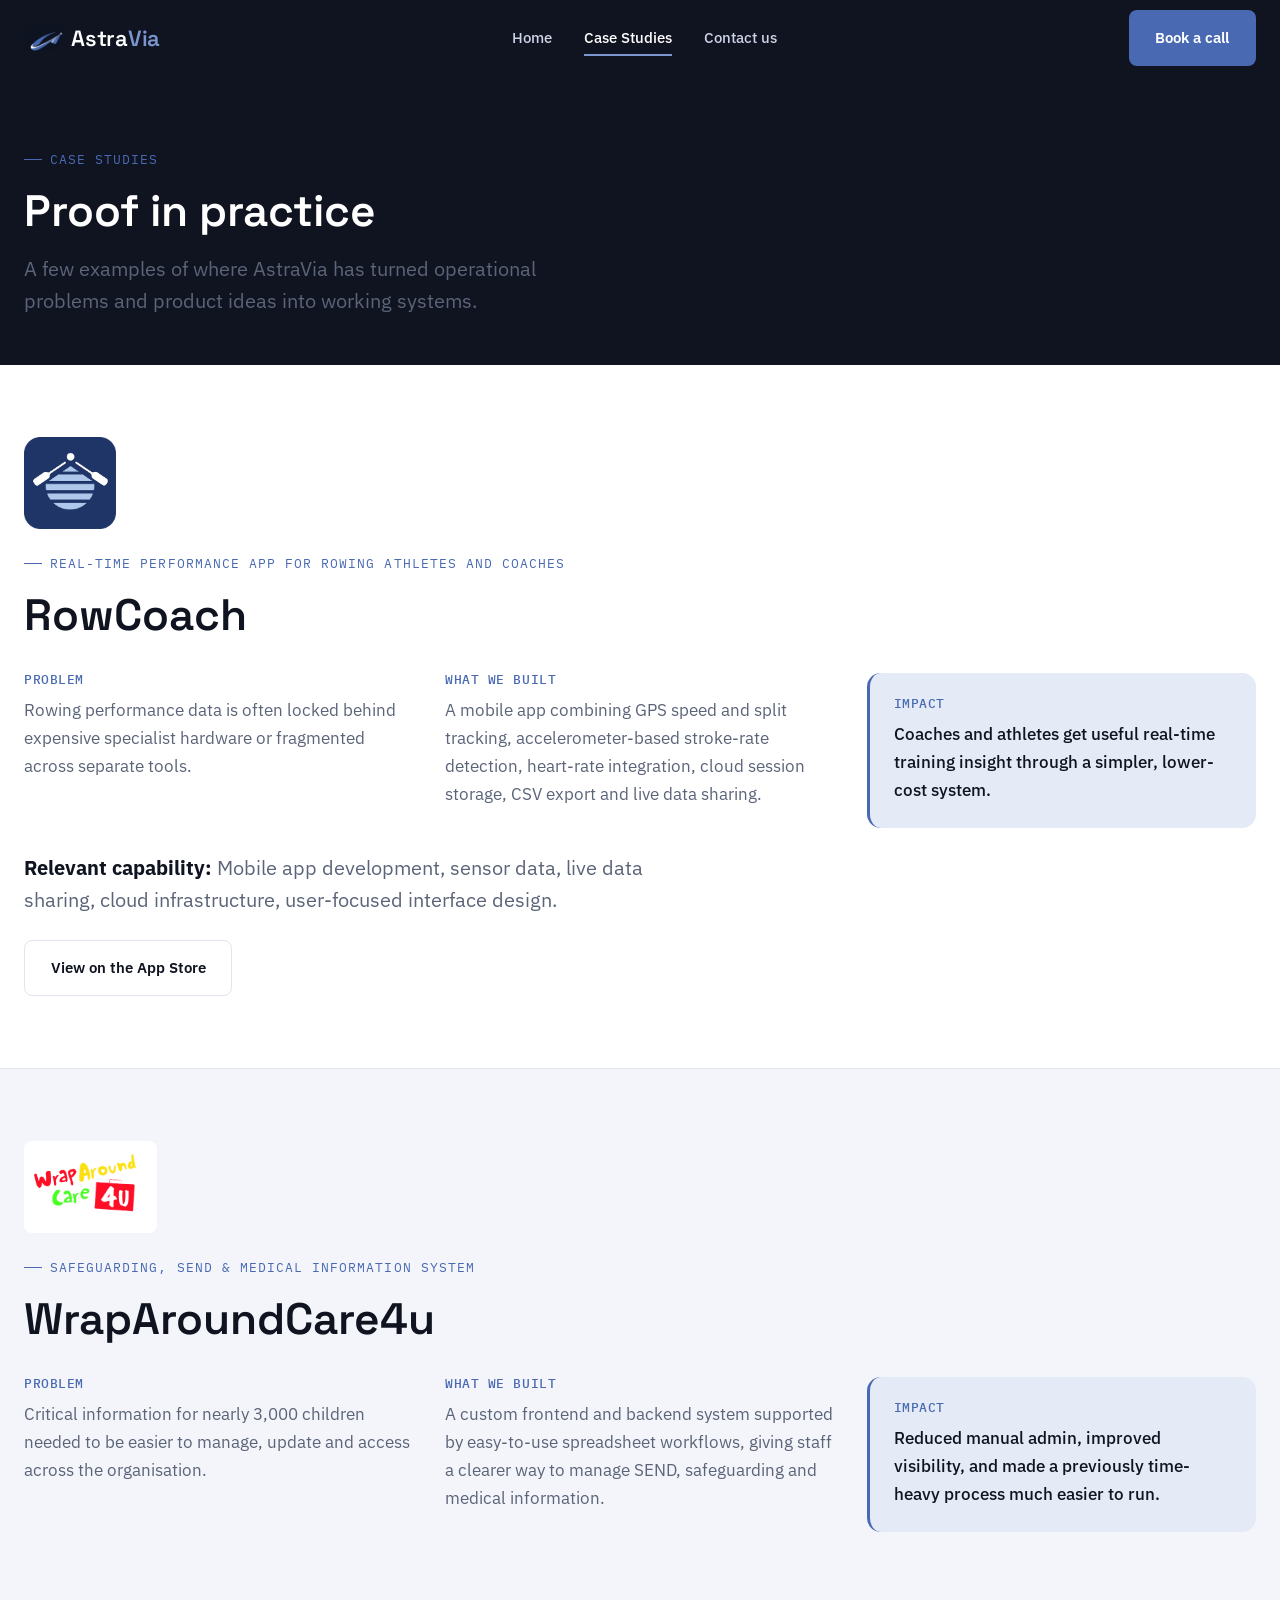
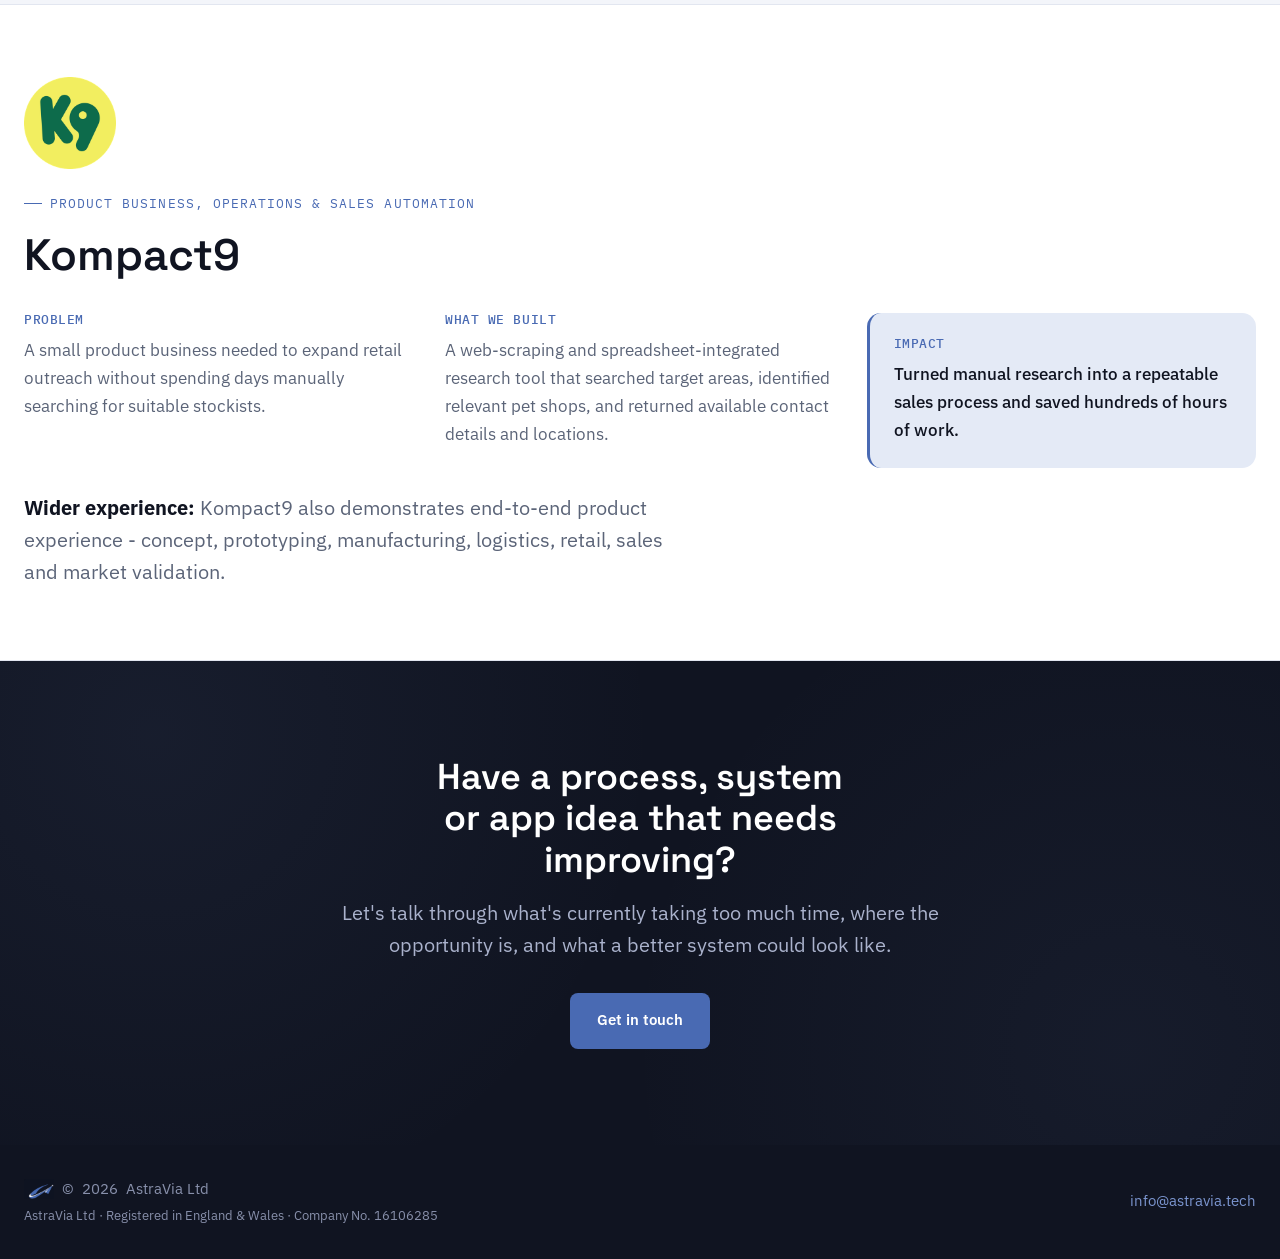
==== commit 9ac10370: "Add files via upload" ====
--- a/case-studies.html
+++ b/case-studies.html
@@ -3,7 +3,7 @@
 <head>
 <meta charset="UTF-8">
 <meta name="viewport" content="width=device-width, initial-scale=1.0">
-<title>Case Studies — AstraVia</title>
+<title>Case Studies - AstraVia</title>
 <meta name="description" content="Real examples of AstraVia turning operational problems and product ideas into working systems, including RowCoach, WrapAroundCare4u and Kompact9.">
 <link rel="preconnect" href="https://fonts.googleapis.com">
 <link rel="preconnect" href="https://fonts.gstatic.com" crossorigin>
@@ -122,7 +122,7 @@
           <p>Turned manual research into a repeatable sales process and saved hundreds of hours of work.</p>
         </div>
       </div>
-      <p class="section-intro" style="margin-top:var(--space-3);"><strong style="color:var(--navy);">Wider experience:</strong> Kompact9 also demonstrates end-to-end product experience — concept, prototyping, manufacturing, logistics, retail, sales and market validation.</p>
+      <p class="section-intro" style="margin-top:var(--space-3);"><strong style="color:var(--navy);">Wider experience:</strong> Kompact9 also demonstrates end-to-end product experience - concept, prototyping, manufacturing, logistics, retail, sales and market validation.</p>
     </div>
   </section>
 
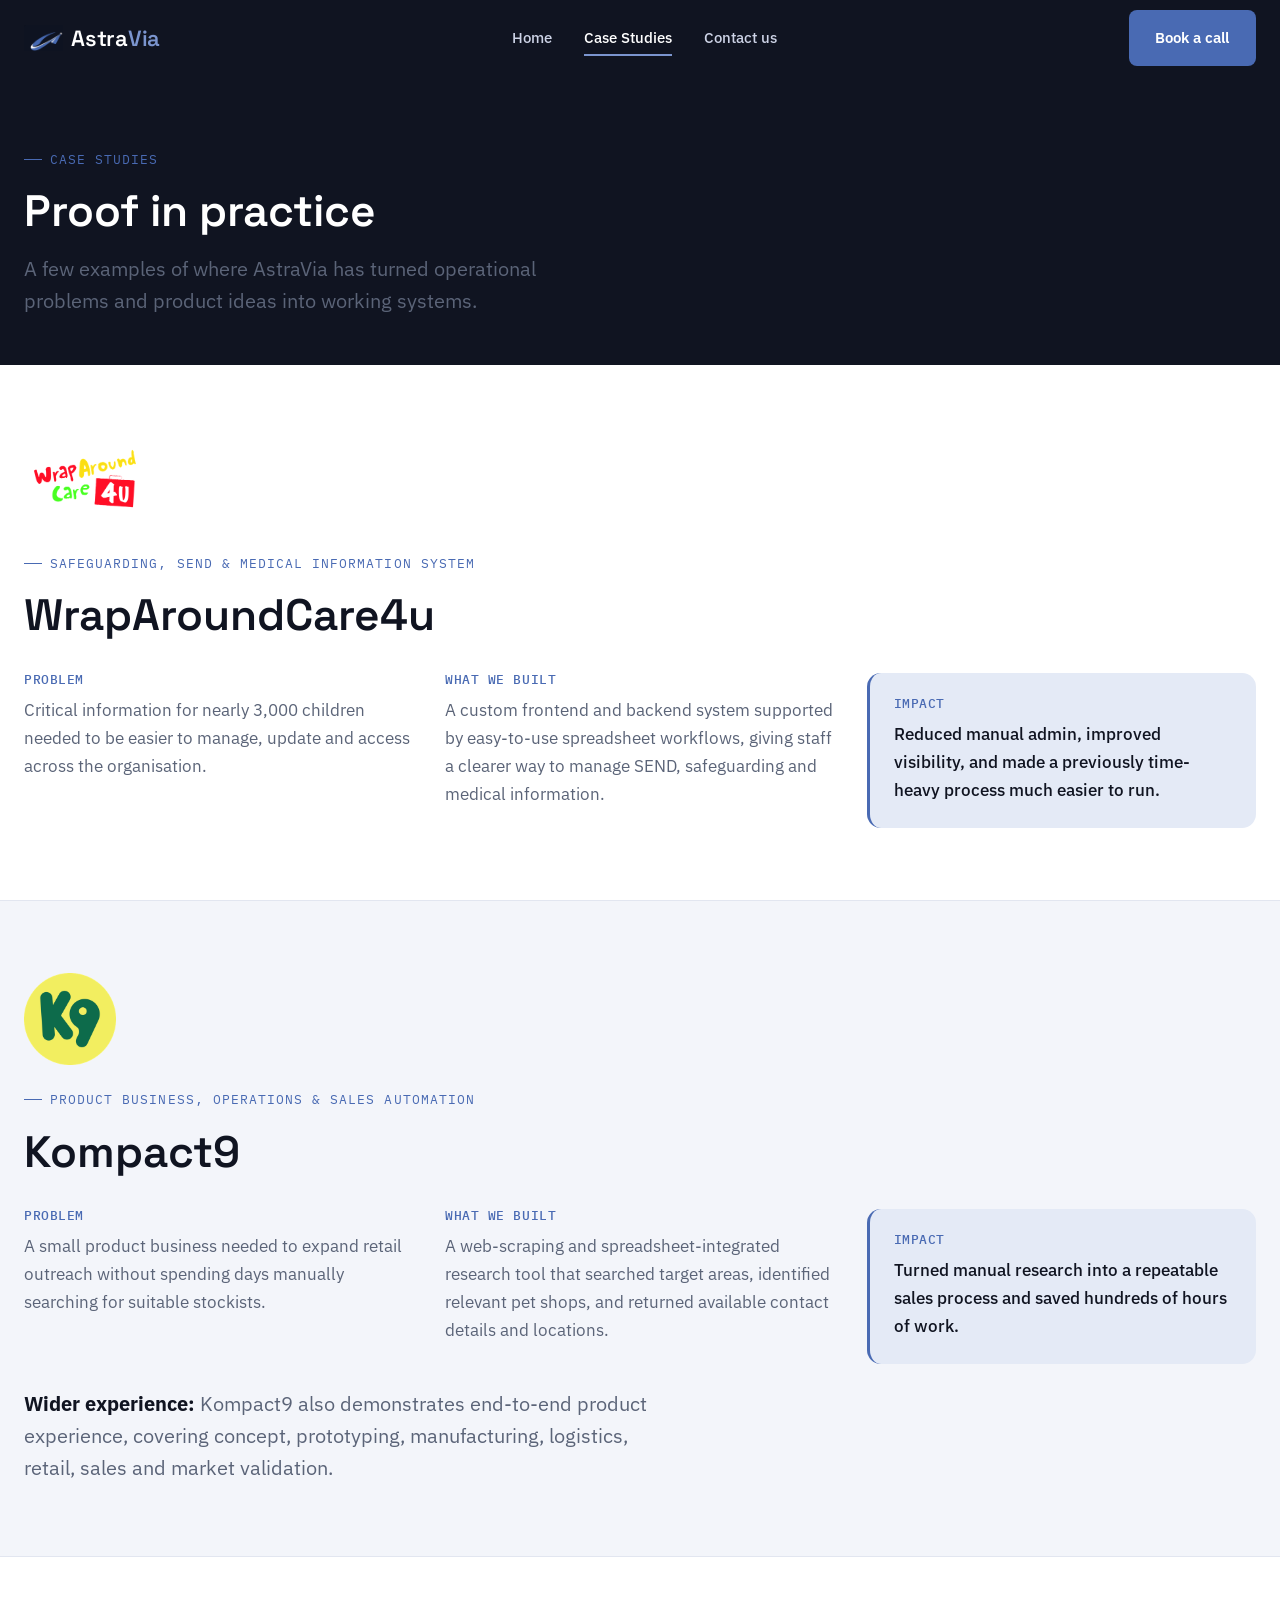
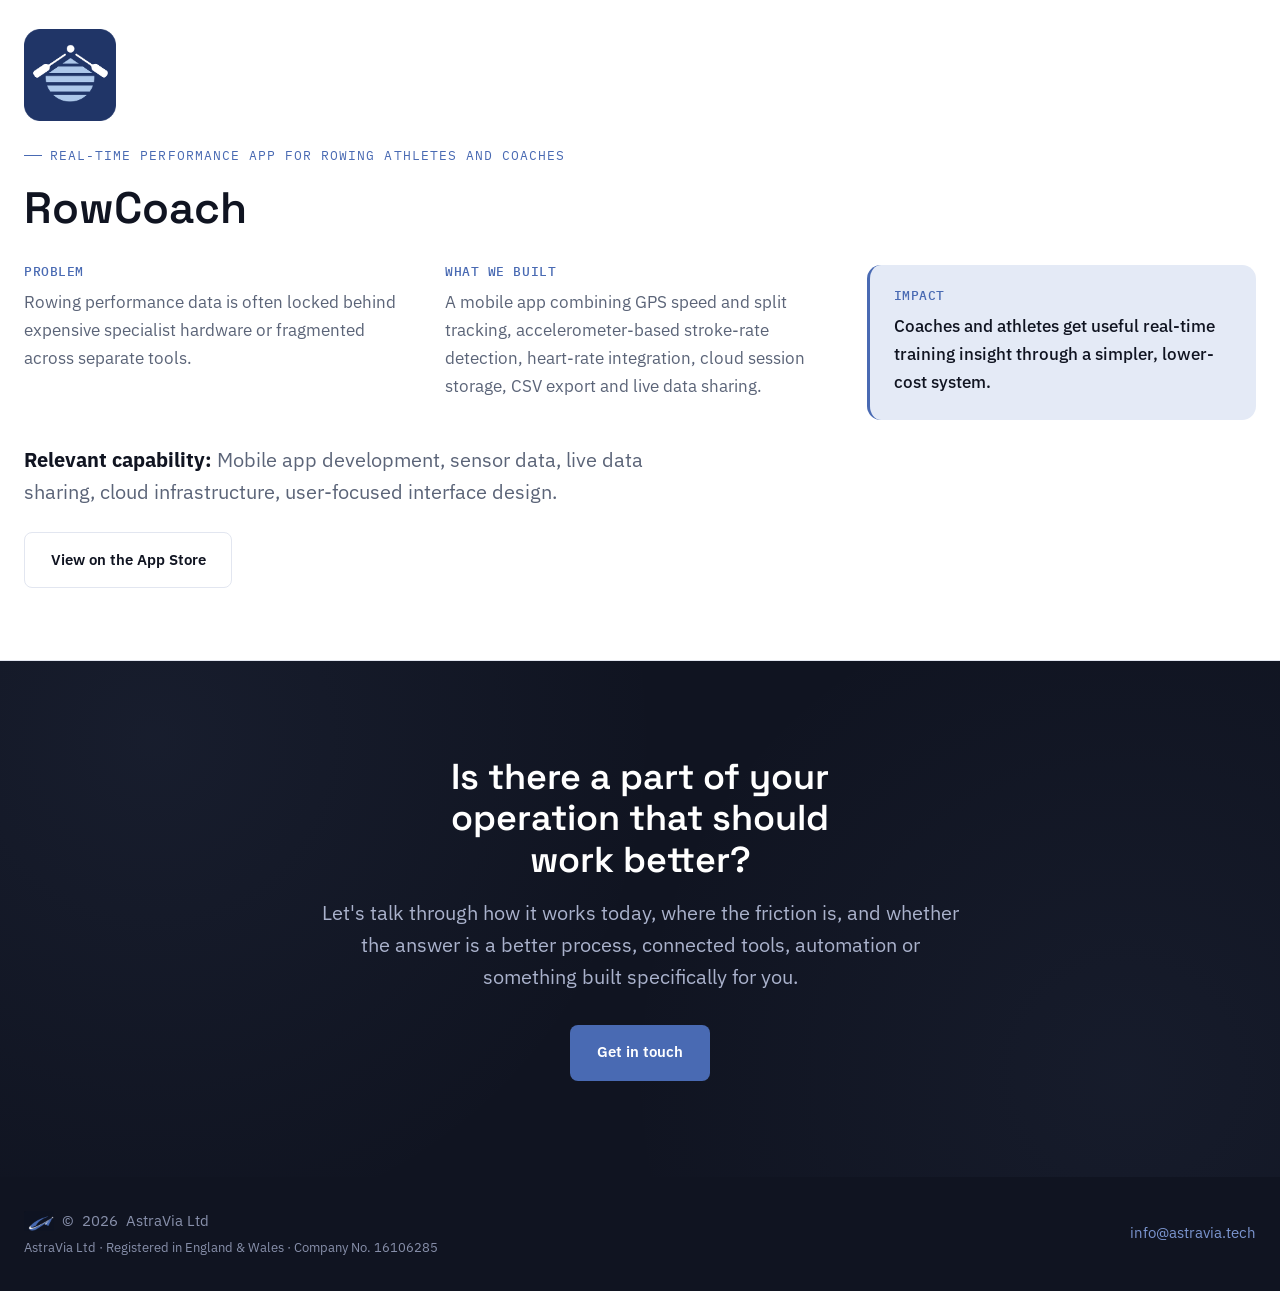
==== commit a09bf690: "Re-wording" ====
--- a/case-studies.html
+++ b/case-studies.html
@@ -3,8 +3,8 @@
 <head>
 <meta charset="UTF-8">
 <meta name="viewport" content="width=device-width, initial-scale=1.0">
-<title>Case Studies - AstraVia</title>
-<meta name="description" content="Real examples of AstraVia turning operational problems and product ideas into working systems, including RowCoach, WrapAroundCare4u and Kompact9.">
+<title>Case Studies | AstraVia</title>
+<meta name="description" content="Real examples of AstraVia turning operational problems and product ideas into working systems, including WrapAroundCare4u, Kompact9 and RowCoach.">
 <link rel="preconnect" href="https://fonts.googleapis.com">
 <link rel="preconnect" href="https://fonts.gstatic.com" crossorigin>
 <link href="https://fonts.googleapis.com/css2?family=Space+Grotesk:wght@500;600&family=IBM+Plex+Sans:wght@400;500;600&family=IBM+Plex+Mono:wght@400;500&display=swap" rel="stylesheet">
@@ -57,6 +57,51 @@
     </div>
   </section>
 
+  <section class="story section--light" id="wraparoundcare4u">
+    <div class="container reveal">
+      <img src="logo-wraparoundcare4u.png" alt="WrapAroundCare4u" class="case-logo" style="background:#fff;padding:8px;">
+      <p class="eyebrow">Safeguarding, SEND &amp; medical information system</p>
+      <h2 class="section-heading">WrapAroundCare4u</h2>
+      <div class="story-grid">
+        <div class="story-block">
+          <h3>Problem</h3>
+          <p>Critical information for nearly 3,000 children needed to be easier to manage, update and access across the organisation.</p>
+        </div>
+        <div class="story-block">
+          <h3>What we built</h3>
+          <p>A custom frontend and backend system supported by easy-to-use spreadsheet workflows, giving staff a clearer way to manage SEND, safeguarding and medical information.</p>
+        </div>
+        <div class="story-block story-impact">
+          <h3>Impact</h3>
+          <p>Reduced manual admin, improved visibility, and made a previously time-heavy process much easier to run.</p>
+        </div>
+      </div>
+    </div>
+  </section>
+
+  <section class="story section--mist" id="kompact9">
+    <div class="container reveal">
+      <img src="logo-kompact9.png" alt="Kompact9" class="case-logo">
+      <p class="eyebrow">Product business, operations &amp; sales automation</p>
+      <h2 class="section-heading">Kompact9</h2>
+      <div class="story-grid">
+        <div class="story-block">
+          <h3>Problem</h3>
+          <p>A small product business needed to expand retail outreach without spending days manually searching for suitable stockists.</p>
+        </div>
+        <div class="story-block">
+          <h3>What we built</h3>
+          <p>A web-scraping and spreadsheet-integrated research tool that searched target areas, identified relevant pet shops, and returned available contact details and locations.</p>
+        </div>
+        <div class="story-block story-impact">
+          <h3>Impact</h3>
+          <p>Turned manual research into a repeatable sales process and saved hundreds of hours of work.</p>
+        </div>
+      </div>
+      <p class="section-intro" style="margin-top:var(--space-3);"><strong style="color:var(--navy);">Wider experience:</strong> Kompact9 also demonstrates end-to-end product experience, covering concept, prototyping, manufacturing, logistics, retail, sales and market validation.</p>
+    </div>
+  </section>
+
   <section class="story section--light" id="rowcoach">
     <div class="container reveal">
       <img src="logo-rowcoach.png" alt="RowCoach" class="case-logo">
@@ -81,55 +126,10 @@
     </div>
   </section>
 
-  <section class="story section--mist" id="wraparoundcare4u">
-    <div class="container reveal">
-      <img src="logo-wraparoundcare4u.png" alt="WrapAroundCare4u" class="case-logo" style="background:#fff;padding:8px;">
-      <p class="eyebrow">Safeguarding, SEND &amp; medical information system</p>
-      <h2 class="section-heading">WrapAroundCare4u</h2>
-      <div class="story-grid">
-        <div class="story-block">
-          <h3>Problem</h3>
-          <p>Critical information for nearly 3,000 children needed to be easier to manage, update and access across the organisation.</p>
-        </div>
-        <div class="story-block">
-          <h3>What we built</h3>
-          <p>A custom frontend and backend system supported by easy-to-use spreadsheet workflows, giving staff a clearer way to manage SEND, safeguarding and medical information.</p>
-        </div>
-        <div class="story-block story-impact">
-          <h3>Impact</h3>
-          <p>Reduced manual admin, improved visibility, and made a previously time-heavy process much easier to run.</p>
-        </div>
-      </div>
-    </div>
-  </section>
-
-  <section class="story section--light" id="kompact9">
-    <div class="container reveal">
-      <img src="logo-kompact9.png" alt="Kompact9" class="case-logo">
-      <p class="eyebrow">Product business, operations &amp; sales automation</p>
-      <h2 class="section-heading">Kompact9</h2>
-      <div class="story-grid">
-        <div class="story-block">
-          <h3>Problem</h3>
-          <p>A small product business needed to expand retail outreach without spending days manually searching for suitable stockists.</p>
-        </div>
-        <div class="story-block">
-          <h3>What we built</h3>
-          <p>A web-scraping and spreadsheet-integrated research tool that searched target areas, identified relevant pet shops, and returned available contact details and locations.</p>
-        </div>
-        <div class="story-block story-impact">
-          <h3>Impact</h3>
-          <p>Turned manual research into a repeatable sales process and saved hundreds of hours of work.</p>
-        </div>
-      </div>
-      <p class="section-intro" style="margin-top:var(--space-3);"><strong style="color:var(--navy);">Wider experience:</strong> Kompact9 also demonstrates end-to-end product experience - concept, prototyping, manufacturing, logistics, retail, sales and market validation.</p>
-    </div>
-  </section>
-
   <section class="section section--dark cta-close">
     <div class="container reveal">
-      <h2>Have a process, system or app idea that needs improving?</h2>
-      <p class="section-intro">Let's talk through what's currently taking too much time, where the opportunity is, and what a better system could look like.</p>
+      <h2>Is there a part of your operation that should work better?</h2>
+      <p class="section-intro">Let's talk through how it works today, where the friction is, and whether the answer is a better process, connected tools, automation or something built specifically for you.</p>
       <div class="hero-actions">
         <a href="contact-us.html" class="btn btn-primary">Get in touch</a>
       </div>
--- a/styles.css
+++ b/styles.css
@@ -503,15 +503,17 @@
    Who this is for — tag cloud
    ========================================================================== */
 
-.tag-cloud { display: grid; grid-template-columns: repeat(2, 1fr); gap: 0.6rem; margin-top: var(--space-4); }
+.tag-cloud { display: grid; grid-template-columns: 1fr; gap: 0.6rem; margin-top: var(--space-4); }
 .tag-pill {
   border: 1px solid var(--navy-line);
-  border-radius: 999px;
-  padding: 0.6rem 1rem;
+  border-radius: var(--radius-sm);
+  padding: 0.7rem 1rem;
   font-size: var(--text-sm);
   color: #dde1ef;
-}
-@media (min-width: 720px) { .tag-cloud { grid-template-columns: repeat(4, 1fr); } }
+  line-height: 1.4;
+}
+@media (min-width: 600px) { .tag-cloud { grid-template-columns: repeat(2, 1fr); } }
+@media (min-width: 960px) { .tag-cloud { grid-template-columns: repeat(3, 1fr); } }
 
 /* ==========================================================================
    Closing CTA + footer
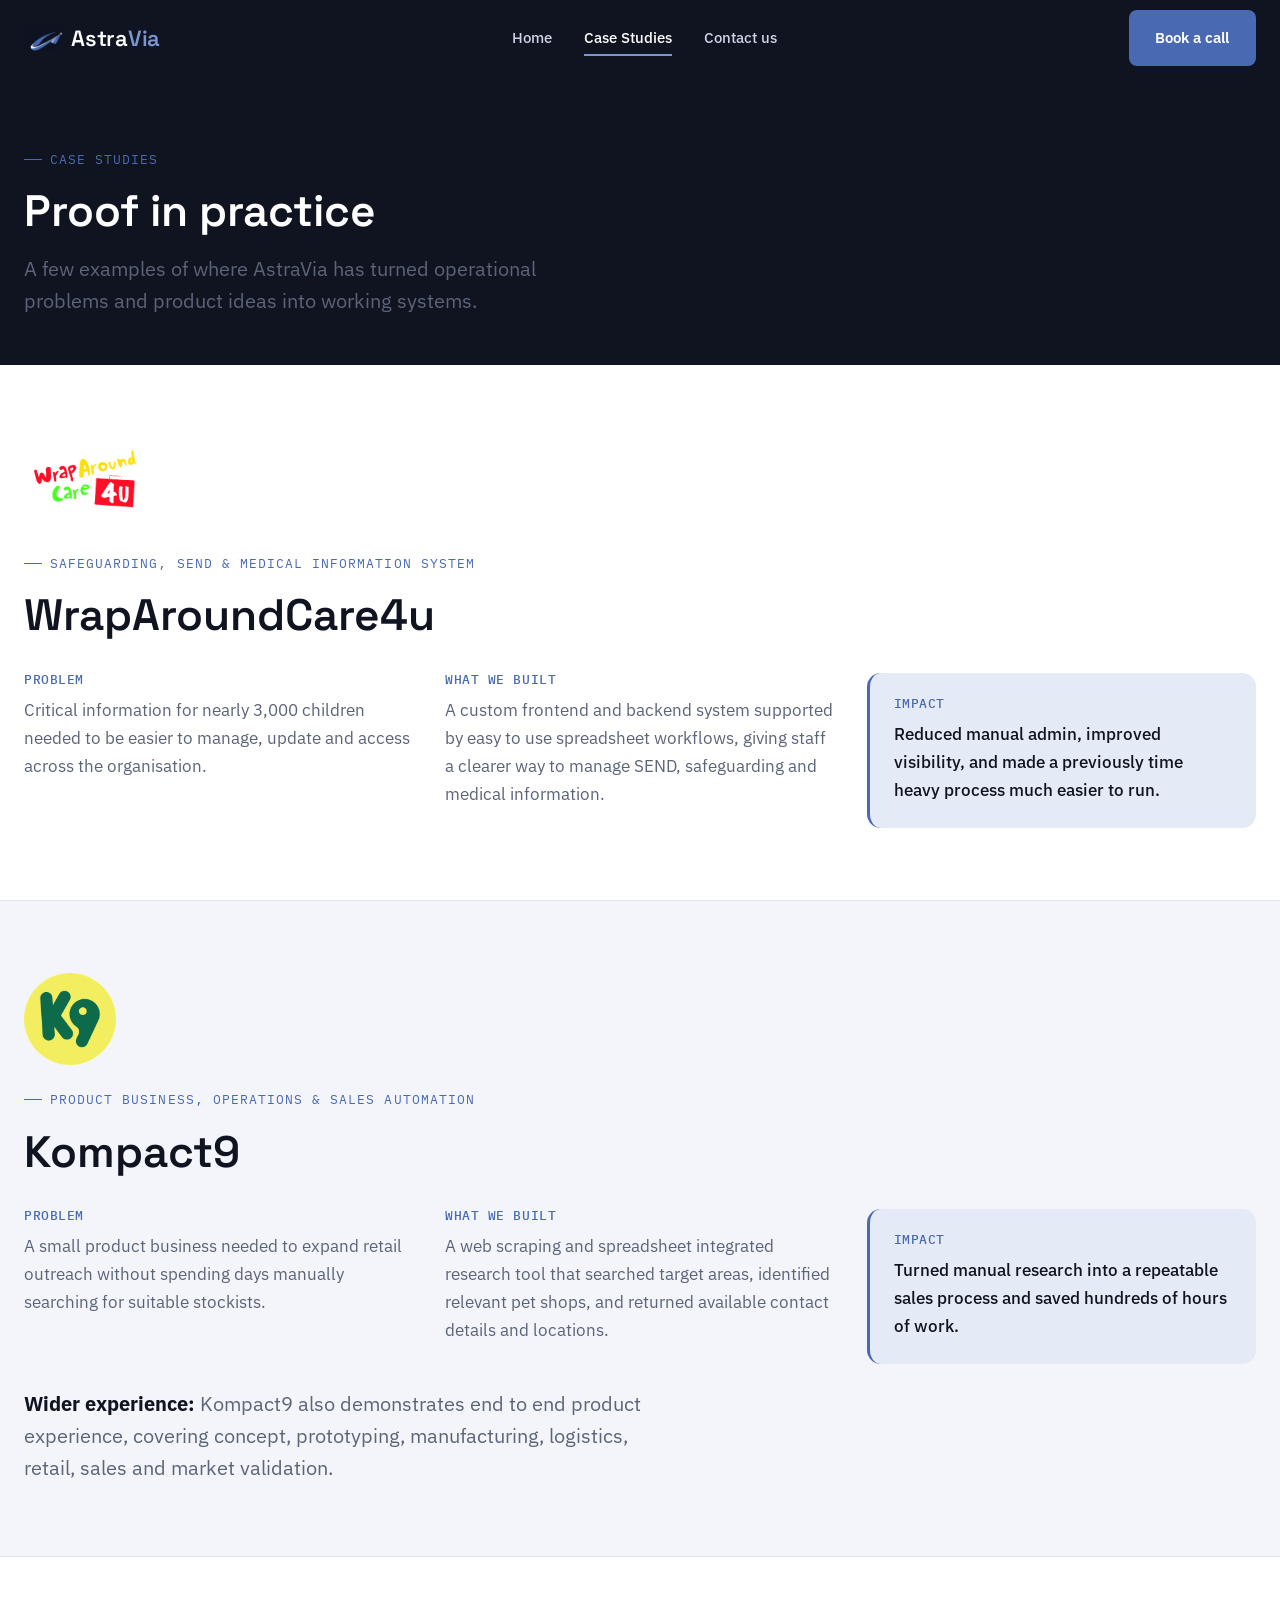
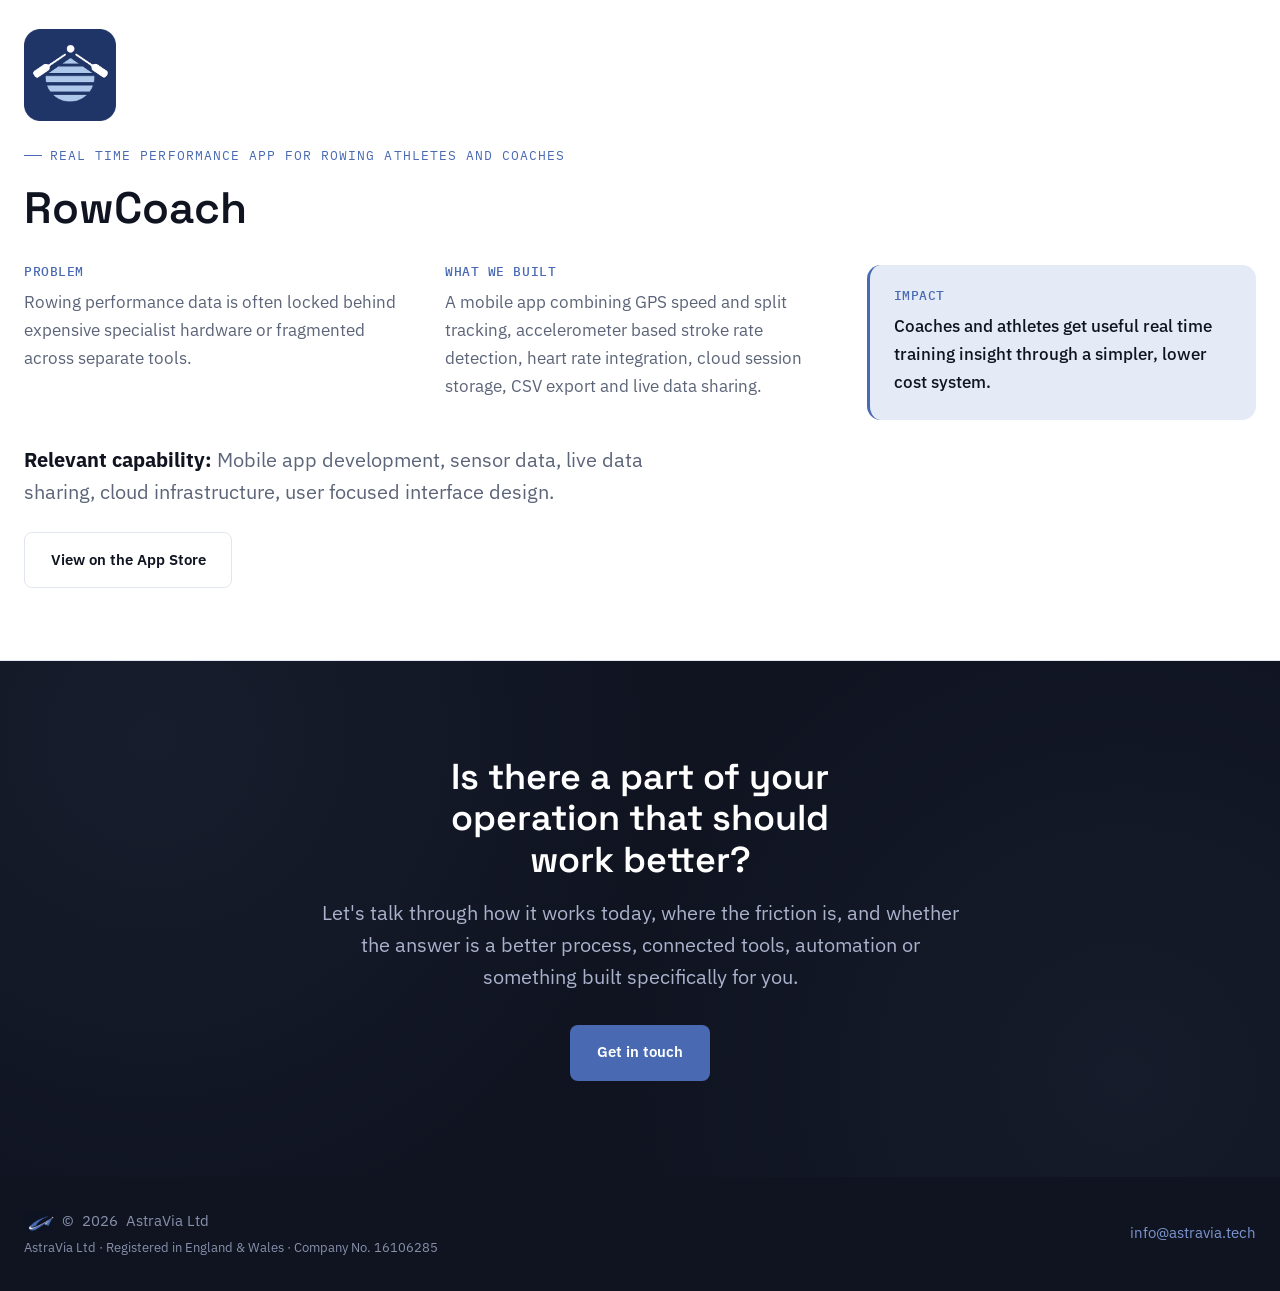
==== commit 36e34823: "Add files via upload" ====
--- a/case-studies.html
+++ b/case-studies.html
@@ -69,11 +69,11 @@
         </div>
         <div class="story-block">
           <h3>What we built</h3>
-          <p>A custom frontend and backend system supported by easy-to-use spreadsheet workflows, giving staff a clearer way to manage SEND, safeguarding and medical information.</p>
+          <p>A custom frontend and backend system supported by easy to use spreadsheet workflows, giving staff a clearer way to manage SEND, safeguarding and medical information.</p>
         </div>
         <div class="story-block story-impact">
           <h3>Impact</h3>
-          <p>Reduced manual admin, improved visibility, and made a previously time-heavy process much easier to run.</p>
+          <p>Reduced manual admin, improved visibility, and made a previously time heavy process much easier to run.</p>
         </div>
       </div>
     </div>
@@ -91,21 +91,21 @@
         </div>
         <div class="story-block">
           <h3>What we built</h3>
-          <p>A web-scraping and spreadsheet-integrated research tool that searched target areas, identified relevant pet shops, and returned available contact details and locations.</p>
+          <p>A web scraping and spreadsheet integrated research tool that searched target areas, identified relevant pet shops, and returned available contact details and locations.</p>
         </div>
         <div class="story-block story-impact">
           <h3>Impact</h3>
           <p>Turned manual research into a repeatable sales process and saved hundreds of hours of work.</p>
         </div>
       </div>
-      <p class="section-intro" style="margin-top:var(--space-3);"><strong style="color:var(--navy);">Wider experience:</strong> Kompact9 also demonstrates end-to-end product experience, covering concept, prototyping, manufacturing, logistics, retail, sales and market validation.</p>
+      <p class="section-intro" style="margin-top:var(--space-3);"><strong style="color:var(--navy);">Wider experience:</strong> Kompact9 also demonstrates end to end product experience, covering concept, prototyping, manufacturing, logistics, retail, sales and market validation.</p>
     </div>
   </section>
 
   <section class="story section--light" id="rowcoach">
     <div class="container reveal">
       <img src="logo-rowcoach.png" alt="RowCoach" class="case-logo">
-      <p class="eyebrow">Real-time performance app for rowing athletes and coaches</p>
+      <p class="eyebrow">Real time performance app for rowing athletes and coaches</p>
       <h2 class="section-heading">RowCoach</h2>
       <div class="story-grid">
         <div class="story-block">
@@ -114,14 +114,14 @@
         </div>
         <div class="story-block">
           <h3>What we built</h3>
-          <p>A mobile app combining GPS speed and split tracking, accelerometer-based stroke-rate detection, heart-rate integration, cloud session storage, CSV export and live data sharing.</p>
+          <p>A mobile app combining GPS speed and split tracking, accelerometer based stroke rate detection, heart rate integration, cloud session storage, CSV export and live data sharing.</p>
         </div>
         <div class="story-block story-impact">
           <h3>Impact</h3>
-          <p>Coaches and athletes get useful real-time training insight through a simpler, lower-cost system.</p>
+          <p>Coaches and athletes get useful real time training insight through a simpler, lower cost system.</p>
         </div>
       </div>
-      <p class="section-intro" style="margin-top:var(--space-3);"><strong style="color:var(--navy);">Relevant capability:</strong> Mobile app development, sensor data, live data sharing, cloud infrastructure, user-focused interface design.</p>
+      <p class="section-intro" style="margin-top:var(--space-3);"><strong style="color:var(--navy);">Relevant capability:</strong> Mobile app development, sensor data, live data sharing, cloud infrastructure, user focused interface design.</p>
       <a href="https://apps.apple.com/gb/app/row-coach/id6730123539" class="btn btn-ghost" style="border-color:var(--border-light);color:var(--navy);margin-top:var(--space-3);">View on the App Store</a>
     </div>
   </section>
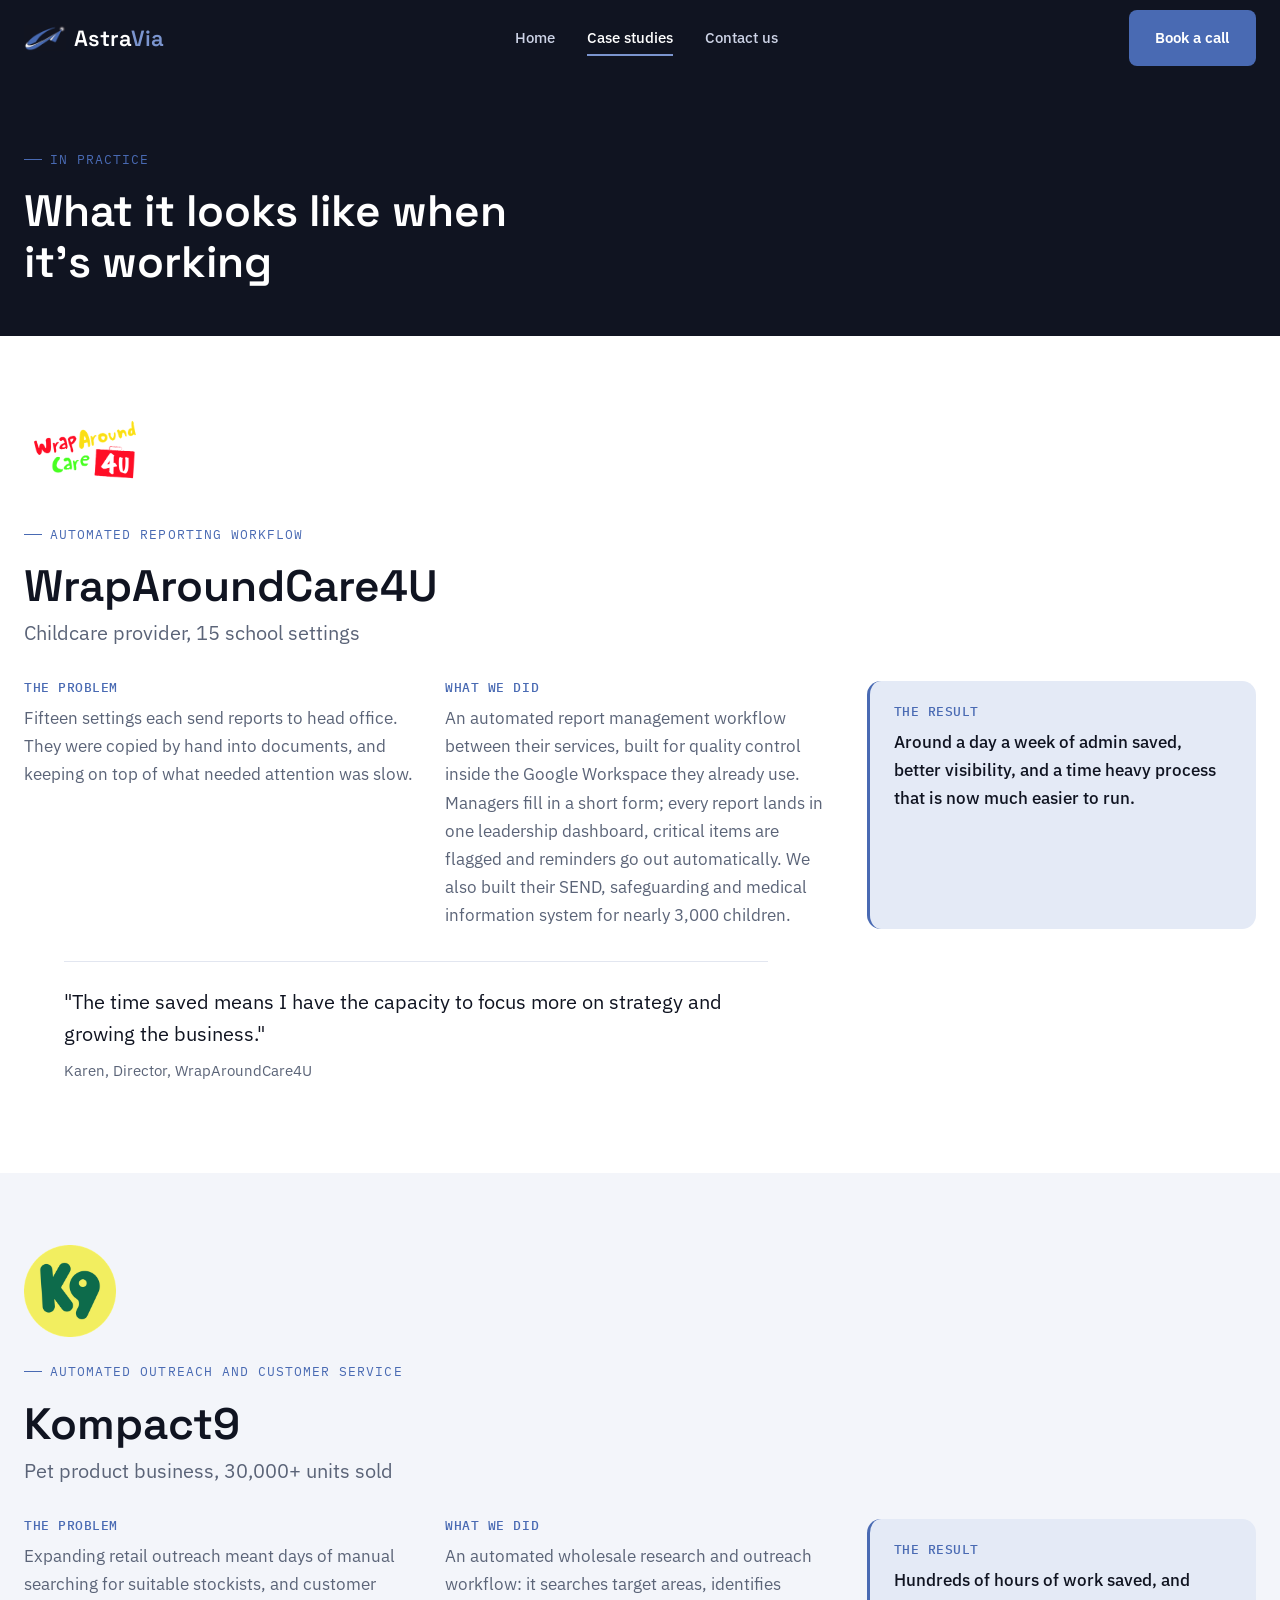
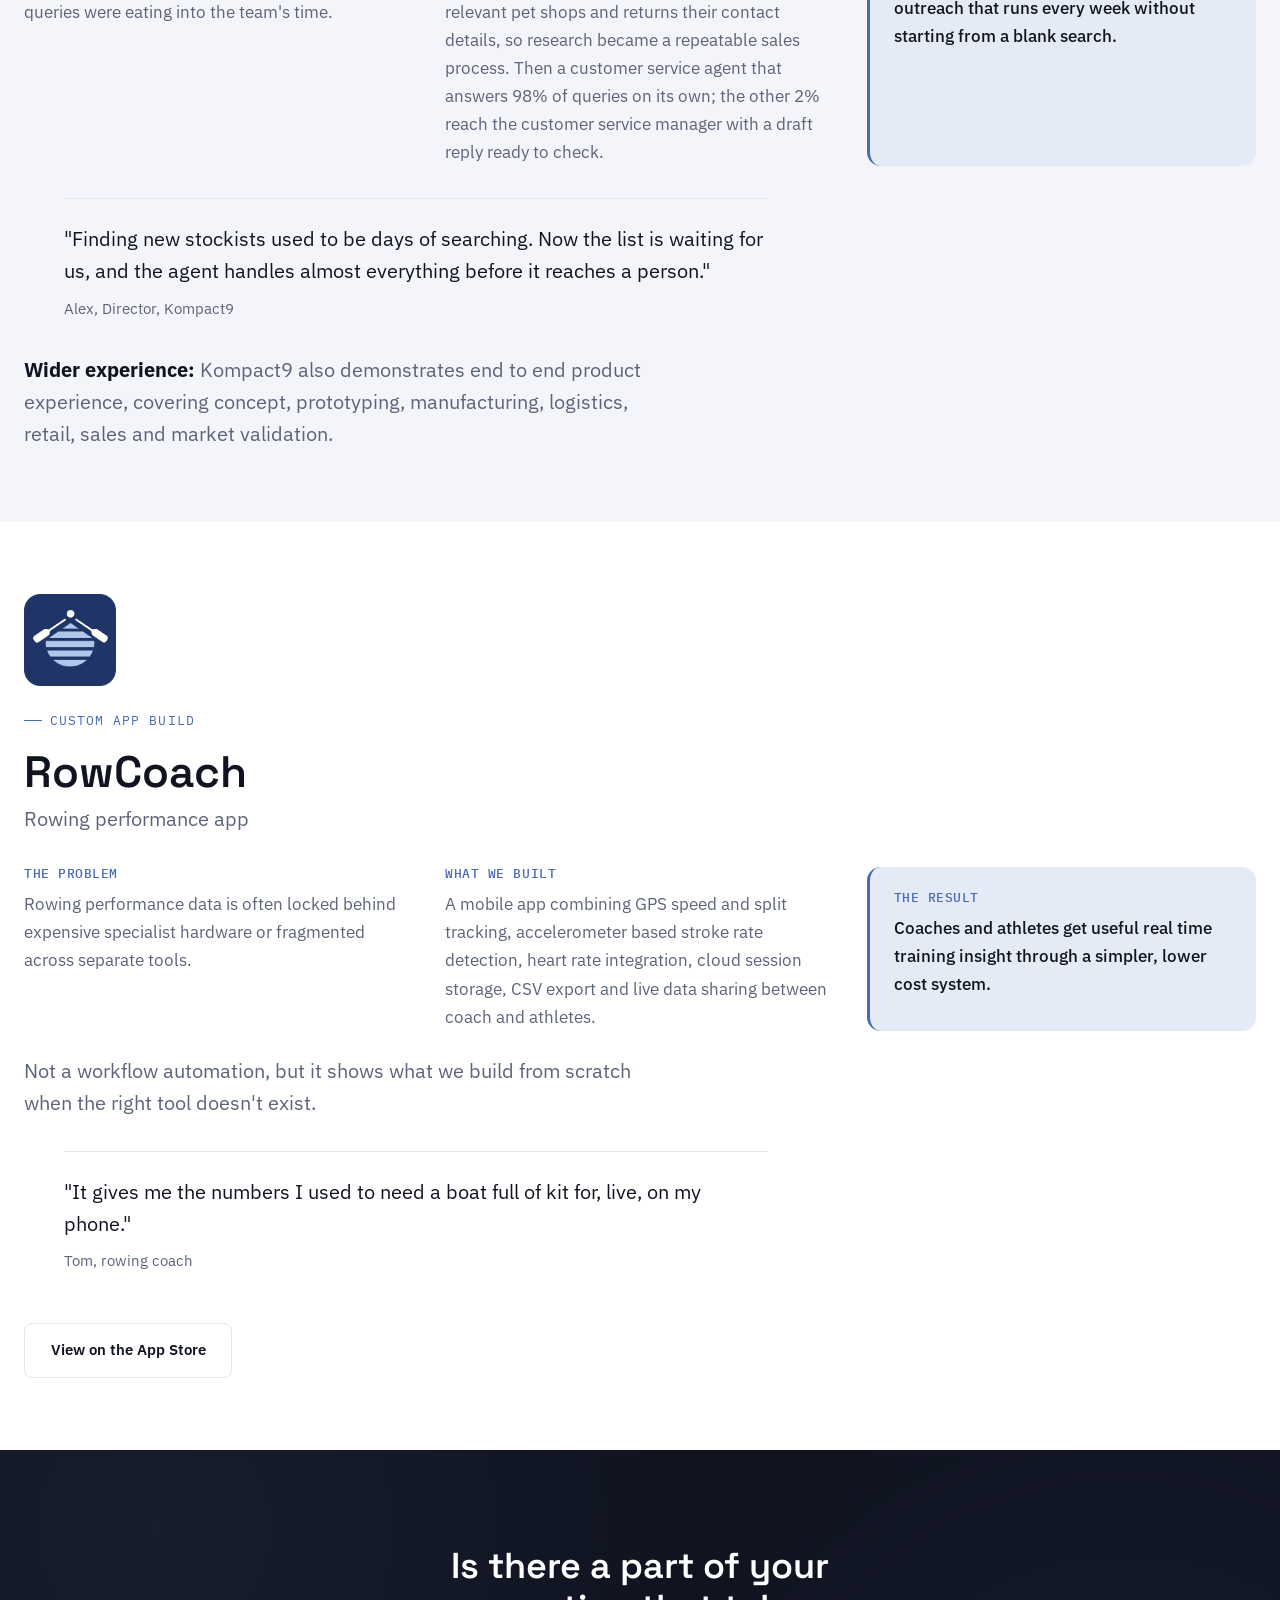
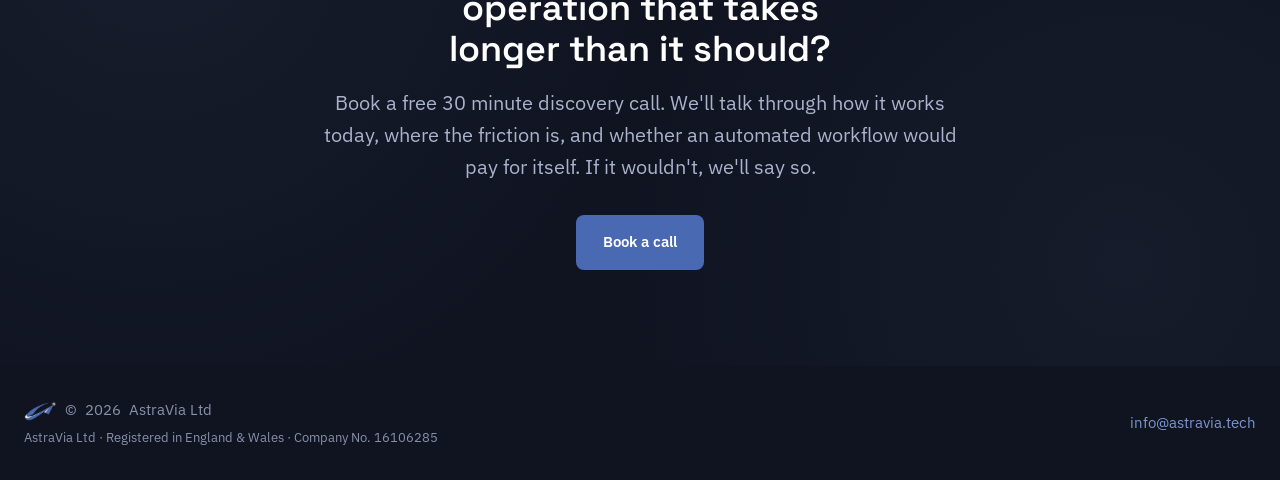
==== commit 76e8300f: "New updated positioning" ====
--- a/case-studies.html
+++ b/case-studies.html
@@ -3,24 +3,28 @@
 <head>
 <meta charset="UTF-8">
 <meta name="viewport" content="width=device-width, initial-scale=1.0">
-<title>Case Studies | AstraVia</title>
-<meta name="description" content="Real examples of AstraVia turning operational problems and product ideas into working systems, including WrapAroundCare4u, Kompact9 and RowCoach.">
+<title>Case studies | AstraVia</title>
+<meta name="description" content="What it looks like when it's working: automated reporting for WrapAroundCare4U, outreach and customer service for Kompact9, and the RowCoach app build.">
 <link rel="preconnect" href="https://fonts.googleapis.com">
 <link rel="preconnect" href="https://fonts.gstatic.com" crossorigin>
-<link href="https://fonts.googleapis.com/css2?family=Space+Grotesk:wght@500;600&family=IBM+Plex+Sans:wght@400;500;600&family=IBM+Plex+Mono:wght@400;500&display=swap" rel="stylesheet">
 <link rel="icon" href="favicon.ico" sizes="any">
 <link rel="icon" type="image/png" sizes="32x32" href="favicon-32x32.png">
 <link rel="icon" type="image/png" sizes="16x16" href="favicon-16x16.png">
 <link rel="apple-touch-icon" href="apple-touch-icon.png">
+<link href="https://fonts.googleapis.com/css2?family=Space+Grotesk:wght@500;600&family=IBM+Plex+Sans:wght@400;500;600&family=IBM+Plex+Mono:wght@400;500&display=swap" rel="stylesheet">
 <link rel="stylesheet" href="styles.css">
 <style>
-  .story { padding: var(--space-6) 0; border-bottom: 1px solid var(--border-light); }
+  .story { padding: var(--space-6) 0; }
   .story-grid { display: grid; gap: var(--space-4); margin-top: var(--space-4); }
-  .story-block h3 { font-size: var(--text-base); font-family: var(--font-mono); font-weight: 500; color: var(--blue); margin-bottom: 0.5rem; text-transform: uppercase; letter-spacing: 0.04em; font-size: var(--text-xs); }
+  .story-block h3 { font-family: var(--font-mono); font-weight: 500; color: var(--blue); margin-bottom: 0.5rem; text-transform: uppercase; letter-spacing: 0.04em; font-size: var(--text-xs); }
   .story-block p { color: var(--slate); }
   .story-impact { background: var(--blue-tint); border-left: 3px solid var(--blue); border-radius: var(--radius-md); padding: var(--space-3); }
   .story-impact p { color: var(--navy); font-weight: 500; }
+  .story-quote { border-top: 1px solid var(--border-light); margin-top: var(--space-4); padding-top: var(--space-3); max-width: 44rem; }
+  .story-quote p { color: var(--navy); font-size: var(--text-lg); line-height: 1.6; }
+  .story-quote cite { display: block; font-style: normal; font-size: var(--text-sm); color: var(--slate); margin-top: 0.6rem; }
   .case-logo { height: 92px; }
+  .story-descriptor { color: var(--slate); font-size: var(--text-lg); margin-top: 0.3rem; }
   @media (min-width: 860px) { .story-grid { grid-template-columns: repeat(3, 1fr); } }
 </style>
 </head>
@@ -31,7 +35,7 @@
     <a href="index.html" class="wordmark"><img src="astravia-mark.png" alt="AstraVia"><span>Astra<span class="accent">Via</span></span></a>
     <nav class="nav-links" aria-label="Primary">
       <a href="index.html">Home</a>
-      <a href="case-studies.html" class="is-active">Case Studies</a>
+      <a href="case-studies.html" class="is-active">Case studies</a>
       <a href="contact-us.html">Contact us</a>
     </nav>
     <a href="contact-us.html" class="btn btn-primary nav-cta">Book a call</a>
@@ -51,87 +55,101 @@
 
   <section class="page-hero">
     <div class="container reveal">
-      <p class="eyebrow">Case studies</p>
-      <h1>Proof in practice</h1>
-      <p class="section-intro">A few examples of where AstraVia has turned operational problems and product ideas into working systems.</p>
+      <p class="eyebrow">In practice</p>
+      <h1>What it looks like when it's working</h1>
     </div>
   </section>
 
   <section class="story section--light" id="wraparoundcare4u">
     <div class="container reveal">
-      <img src="logo-wraparoundcare4u.png" alt="WrapAroundCare4u" class="case-logo" style="background:#fff;padding:8px;">
-      <p class="eyebrow">Safeguarding, SEND &amp; medical information system</p>
-      <h2 class="section-heading">WrapAroundCare4u</h2>
+      <img src="logo-wraparoundcare4u.png" alt="WrapAroundCare4U" class="case-logo" style="background:#fff;padding:8px;">
+      <p class="eyebrow">Automated reporting workflow</p>
+      <h2 class="section-heading">WrapAroundCare4U</h2>
+      <p class="story-descriptor">Childcare provider, 15 school settings</p>
       <div class="story-grid">
         <div class="story-block">
-          <h3>Problem</h3>
-          <p>Critical information for nearly 3,000 children needed to be easier to manage, update and access across the organisation.</p>
+          <h3>The problem</h3>
+          <p>Fifteen settings each send reports to head office. They were copied by hand into documents, and keeping on top of what needed attention was slow.</p>
         </div>
         <div class="story-block">
-          <h3>What we built</h3>
-          <p>A custom frontend and backend system supported by easy to use spreadsheet workflows, giving staff a clearer way to manage SEND, safeguarding and medical information.</p>
+          <h3>What we did</h3>
+          <p>An automated report management workflow between their services, built for quality control inside the Google Workspace they already use. Managers fill in a short form; every report lands in one leadership dashboard, critical items are flagged and reminders go out automatically. We also built their SEND, safeguarding and medical information system for nearly 3,000 children.</p>
         </div>
         <div class="story-block story-impact">
-          <h3>Impact</h3>
-          <p>Reduced manual admin, improved visibility, and made a previously time heavy process much easier to run.</p>
+          <h3>The result</h3>
+          <p>Around a day a week of admin saved, better visibility, and a time heavy process that is now much easier to run.</p>
         </div>
       </div>
+      <blockquote class="story-quote">
+        <p>"The time saved means I have the capacity to focus more on strategy and growing the business."</p>
+        <cite>Karen, Director, WrapAroundCare4U</cite>
+      </blockquote>
     </div>
   </section>
 
   <section class="story section--mist" id="kompact9">
     <div class="container reveal">
       <img src="logo-kompact9.png" alt="Kompact9" class="case-logo">
-      <p class="eyebrow">Product business, operations &amp; sales automation</p>
+      <p class="eyebrow">Automated outreach and customer service</p>
       <h2 class="section-heading">Kompact9</h2>
+      <p class="story-descriptor">Pet product business, 30,000+ units sold</p>
       <div class="story-grid">
         <div class="story-block">
-          <h3>Problem</h3>
-          <p>A small product business needed to expand retail outreach without spending days manually searching for suitable stockists.</p>
+          <h3>The problem</h3>
+          <p>Expanding retail outreach meant days of manual searching for suitable stockists, and customer queries were eating into the team's time.</p>
         </div>
         <div class="story-block">
-          <h3>What we built</h3>
-          <p>A web scraping and spreadsheet integrated research tool that searched target areas, identified relevant pet shops, and returned available contact details and locations.</p>
+          <h3>What we did</h3>
+          <p>An automated wholesale research and outreach workflow: it searches target areas, identifies relevant pet shops and returns their contact details, so research became a repeatable sales process. Then a customer service agent that answers 98% of queries on its own; the other 2% reach the customer service manager with a draft reply ready to check.</p>
         </div>
         <div class="story-block story-impact">
-          <h3>Impact</h3>
-          <p>Turned manual research into a repeatable sales process and saved hundreds of hours of work.</p>
+          <h3>The result</h3>
+          <p>Hundreds of hours of work saved, and outreach that runs every week without starting from a blank search.</p>
         </div>
       </div>
-      <p class="section-intro" style="margin-top:var(--space-3);"><strong style="color:var(--navy);">Wider experience:</strong> Kompact9 also demonstrates end to end product experience, covering concept, prototyping, manufacturing, logistics, retail, sales and market validation.</p>
+      <blockquote class="story-quote">
+        <p>"Finding new stockists used to be days of searching. Now the list is waiting for us, and the agent handles almost everything before it reaches a person."</p>
+        <cite>Alex, Director, Kompact9</cite>
+      </blockquote>
+      <p class="section-intro" style="margin-top:var(--space-4);"><strong style="color:var(--navy);">Wider experience:</strong> Kompact9 also demonstrates end to end product experience, covering concept, prototyping, manufacturing, logistics, retail, sales and market validation.</p>
     </div>
   </section>
 
   <section class="story section--light" id="rowcoach">
     <div class="container reveal">
       <img src="logo-rowcoach.png" alt="RowCoach" class="case-logo">
-      <p class="eyebrow">Real time performance app for rowing athletes and coaches</p>
+      <p class="eyebrow">Custom app build</p>
       <h2 class="section-heading">RowCoach</h2>
+      <p class="story-descriptor">Rowing performance app</p>
       <div class="story-grid">
         <div class="story-block">
-          <h3>Problem</h3>
+          <h3>The problem</h3>
           <p>Rowing performance data is often locked behind expensive specialist hardware or fragmented across separate tools.</p>
         </div>
         <div class="story-block">
           <h3>What we built</h3>
-          <p>A mobile app combining GPS speed and split tracking, accelerometer based stroke rate detection, heart rate integration, cloud session storage, CSV export and live data sharing.</p>
+          <p>A mobile app combining GPS speed and split tracking, accelerometer based stroke rate detection, heart rate integration, cloud session storage, CSV export and live data sharing between coach and athletes.</p>
         </div>
         <div class="story-block story-impact">
-          <h3>Impact</h3>
+          <h3>The result</h3>
           <p>Coaches and athletes get useful real time training insight through a simpler, lower cost system.</p>
         </div>
       </div>
-      <p class="section-intro" style="margin-top:var(--space-3);"><strong style="color:var(--navy);">Relevant capability:</strong> Mobile app development, sensor data, live data sharing, cloud infrastructure, user focused interface design.</p>
-      <a href="https://apps.apple.com/gb/app/row-coach/id6730123539" class="btn btn-ghost" style="border-color:var(--border-light);color:var(--navy);margin-top:var(--space-3);">View on the App Store</a>
+      <p class="section-intro" style="margin-top:var(--space-3);">Not a workflow automation, but it shows what we build from scratch when the right tool doesn't exist.</p>
+      <blockquote class="story-quote">
+        <p>"It gives me the numbers I used to need a boat full of kit for, live, on my phone."</p>
+        <cite>Tom, rowing coach</cite>
+      </blockquote>
+      <a href="https://apps.apple.com/gb/app/row-coach/id6730123539" class="btn btn-ghost" style="border-color:var(--border-light);color:var(--navy);margin-top:var(--space-4);">View on the App Store</a>
     </div>
   </section>
 
   <section class="section section--dark cta-close">
     <div class="container reveal">
-      <h2>Is there a part of your operation that should work better?</h2>
-      <p class="section-intro">Let's talk through how it works today, where the friction is, and whether the answer is a better process, connected tools, automation or something built specifically for you.</p>
+      <h2>Is there a part of your operation that takes longer than it should?</h2>
+      <p class="section-intro">Book a free 30 minute discovery call. We'll talk through how it works today, where the friction is, and whether an automated workflow would pay for itself. If it wouldn't, we'll say so.</p>
       <div class="hero-actions">
-        <a href="contact-us.html" class="btn btn-primary">Get in touch</a>
+        <a href="contact-us.html" class="btn btn-primary">Book a call</a>
       </div>
     </div>
   </section>
--- a/styles.css
+++ b/styles.css
@@ -662,3 +662,167 @@
 
 /* Case study logo badge */
 .case-logo { height: 128px; width: auto; max-width: 280px; object-fit: contain; border-radius: var(--radius-sm); margin-bottom: var(--space-3); display: block; }
+
+/* ==========================================================================
+   Brochure-aligned sections (Sept 2026 restructure)
+   ========================================================================== */
+
+/* Hero: two line headline, second line in accent */
+.hero-copy h1 .accent-line { color: var(--blue-light); display: block; }
+
+/* ---------- The problem: stat cards + pull quote ---------- */
+.stat-grid { display: grid; gap: var(--space-3); margin-top: var(--space-5); }
+@media (min-width: 820px) { .stat-grid { grid-template-columns: repeat(3, 1fr); } }
+
+.stat-card {
+  background: var(--navy-soft);
+  border: 1px solid var(--navy-line);
+  border-radius: var(--radius-md);
+  padding: var(--space-4);
+}
+.stat-label {
+  font-family: var(--font-mono);
+  font-size: var(--text-xs);
+  letter-spacing: 0.06em;
+  text-transform: uppercase;
+  color: var(--blue-light);
+  margin-bottom: var(--space-2);
+}
+.stat-figure {
+  font-family: var(--font-display);
+  font-weight: 600;
+  font-size: 3rem;
+  line-height: 1;
+  color: var(--white);
+  margin-bottom: var(--space-2);
+}
+.stat-figure .unit { font-size: 1.25rem; font-weight: 500; }
+.stat-card p { color: #b3bad2; font-size: var(--text-sm); line-height: 1.6; }
+.stat-source {
+  font-size: var(--text-xs);
+  color: #7c85a3;
+  margin-top: var(--space-2);
+}
+
+.pull-quote {
+  border-left: 3px solid var(--blue);
+  background: rgba(123, 149, 207, 0.08);
+  border-radius: 0 var(--radius-md) var(--radius-md) 0;
+  padding: var(--space-3) var(--space-4);
+  margin-top: var(--space-4);
+}
+.pull-quote p { color: #dde1ef; font-size: var(--text-base); line-height: 1.6; }
+
+/* ---------- How we work: steps beside two reference panels ---------- */
+.work-layout { display: grid; gap: var(--space-5); margin-top: var(--space-5); }
+@media (min-width: 1000px) { .work-layout { grid-template-columns: 1.6fr 1fr; align-items: start; } }
+
+.work-steps { display: grid; gap: var(--space-4); }
+@media (min-width: 620px) { .work-steps { grid-template-columns: repeat(2, 1fr); } }
+.work-step { display: flex; gap: var(--space-3); align-items: flex-start; }
+.work-step .timeline-num { margin-bottom: 0; }
+.work-step h3 { font-size: var(--text-base); margin-bottom: 0.35rem; }
+.work-step p { font-size: var(--text-sm); line-height: 1.6; }
+
+.work-note { margin-top: var(--space-4); font-size: var(--text-sm); line-height: 1.6; max-width: 40rem; }
+
+.panel-stack { display: grid; gap: var(--space-3); }
+.panel {
+  border: 1px solid var(--border-light);
+  border-radius: var(--radius-md);
+  padding: var(--space-3) var(--space-4);
+  background: var(--white);
+}
+.panel h3 { font-size: var(--text-base); margin-bottom: var(--space-2); }
+.panel ul { display: flex; flex-direction: column; gap: 0.7rem; }
+.panel li { font-size: var(--text-sm); line-height: 1.55; color: var(--slate); display: flex; gap: 0.6rem; }
+.panel li::before { content: '\2192'; color: var(--blue); flex-shrink: 0; }
+.panel li strong { color: var(--navy); font-weight: 600; }
+.panel--dots li::before { content: '\2022'; }
+
+/* ---------- In practice: full case cards with quotes ---------- */
+.practice-grid { display: grid; gap: var(--space-3); margin-top: var(--space-5); }
+@media (min-width: 780px) { .practice-grid { grid-template-columns: repeat(2, 1fr); } }
+@media (min-width: 1100px) { .practice-grid { grid-template-columns: repeat(3, 1fr); } }
+
+.practice-card {
+  border: 1px solid var(--border-light);
+  border-radius: var(--radius-lg);
+  padding: var(--space-4);
+  display: flex;
+  flex-direction: column;
+  transition: transform 0.3s var(--ease), border-color 0.3s var(--ease), box-shadow 0.3s var(--ease);
+}
+.practice-card:hover { transform: translateY(-4px); border-color: var(--blue); box-shadow: 0 20px 40px -20px rgba(16, 20, 33, 0.25); }
+.practice-card h3 { font-size: var(--text-xl); margin-bottom: 0.2rem; }
+.practice-descriptor { font-size: var(--text-sm); color: var(--slate); margin-bottom: var(--space-3); }
+.practice-block { margin-bottom: var(--space-3); }
+.practice-block h4 {
+  font-family: var(--font-mono);
+  font-size: var(--text-xs);
+  letter-spacing: 0.05em;
+  text-transform: uppercase;
+  color: var(--blue);
+  font-weight: 500;
+  margin-bottom: 0.4rem;
+}
+.practice-block p { font-size: var(--text-sm); color: var(--slate); line-height: 1.6; }
+.practice-block--result p { color: var(--navy); font-weight: 500; }
+.practice-caveat { font-size: var(--text-sm); color: #98a0b5; line-height: 1.6; margin-bottom: var(--space-3); }
+.practice-quote {
+  border-top: 1px solid var(--border-light);
+  padding-top: var(--space-3);
+  margin-top: auto;
+}
+.practice-quote p { font-size: var(--text-sm); color: var(--navy); line-height: 1.6; }
+.practice-quote cite { display: block; font-style: normal; font-size: var(--text-xs); color: var(--slate); margin-top: 0.5rem; }
+.practice-card .case-card-link { margin-top: var(--space-3); }
+
+/* ---------- Working with us: four step ladder ---------- */
+.ladder { display: grid; gap: var(--space-4); margin-top: var(--space-5); position: relative; }
+@media (min-width: 900px) { .ladder { grid-template-columns: repeat(4, 1fr); } }
+.ladder-step { position: relative; padding-top: var(--space-3); }
+.ladder-step::before {
+  content: '';
+  position: absolute;
+  top: 0; left: 0;
+  width: 14px; height: 14px;
+  border-radius: 50%;
+  background: var(--blue);
+}
+.ladder-step::after {
+  content: '';
+  position: absolute;
+  top: 6px; left: 14px; right: 0;
+  height: 1px;
+  background: var(--border-light);
+}
+.ladder-step:last-child::after { display: none; }
+@media (max-width: 899px) { .ladder-step::after { display: none; } }
+.ladder-label {
+  font-family: var(--font-mono);
+  font-size: var(--text-xs);
+  letter-spacing: 0.05em;
+  text-transform: uppercase;
+  color: var(--blue);
+  margin-bottom: 0.4rem;
+}
+.ladder-label .muted { color: var(--slate); }
+.ladder-step h3 { font-size: var(--text-lg); margin-bottom: 0.4rem; }
+.ladder-step p { font-size: var(--text-sm); color: var(--slate); line-height: 1.6; }
+
+/* ---------- Who it's for: fit signals ---------- */
+.fit-pills { display: flex; flex-wrap: wrap; gap: 0.6rem; margin-top: var(--space-4); }
+.fit-pill {
+  border: 1px solid var(--navy-line);
+  border-radius: 999px;
+  padding: 0.55rem 1.1rem;
+  font-size: var(--text-sm);
+  color: #dde1ef;
+}
+.sector-line { font-size: var(--text-sm); color: #98a0b5; margin-top: var(--space-3); line-height: 1.6; }
+
+/* ---------- Contact details block ---------- */
+.contact-detail { margin-top: var(--space-3); }
+.contact-detail span { display: block; font-size: var(--text-sm); color: var(--slate); }
+.contact-detail a { color: var(--blue); font-weight: 500; }
